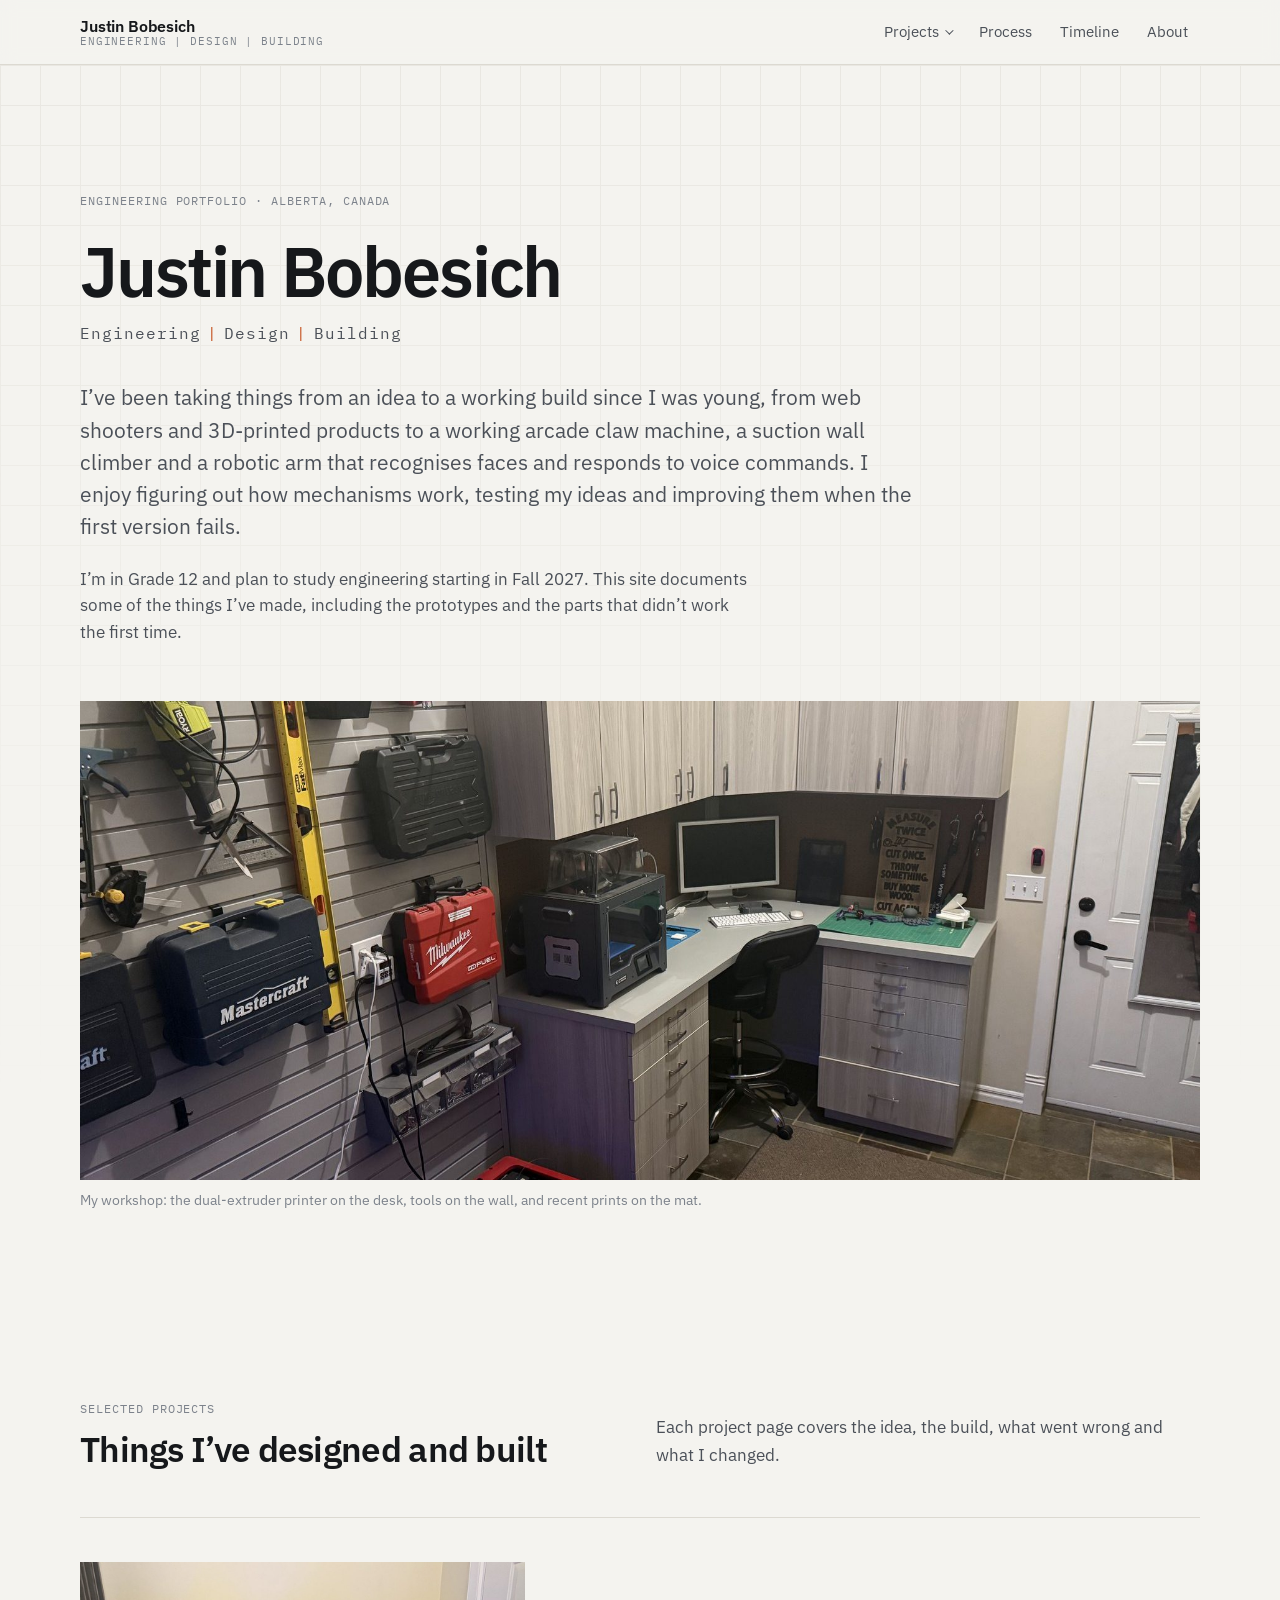
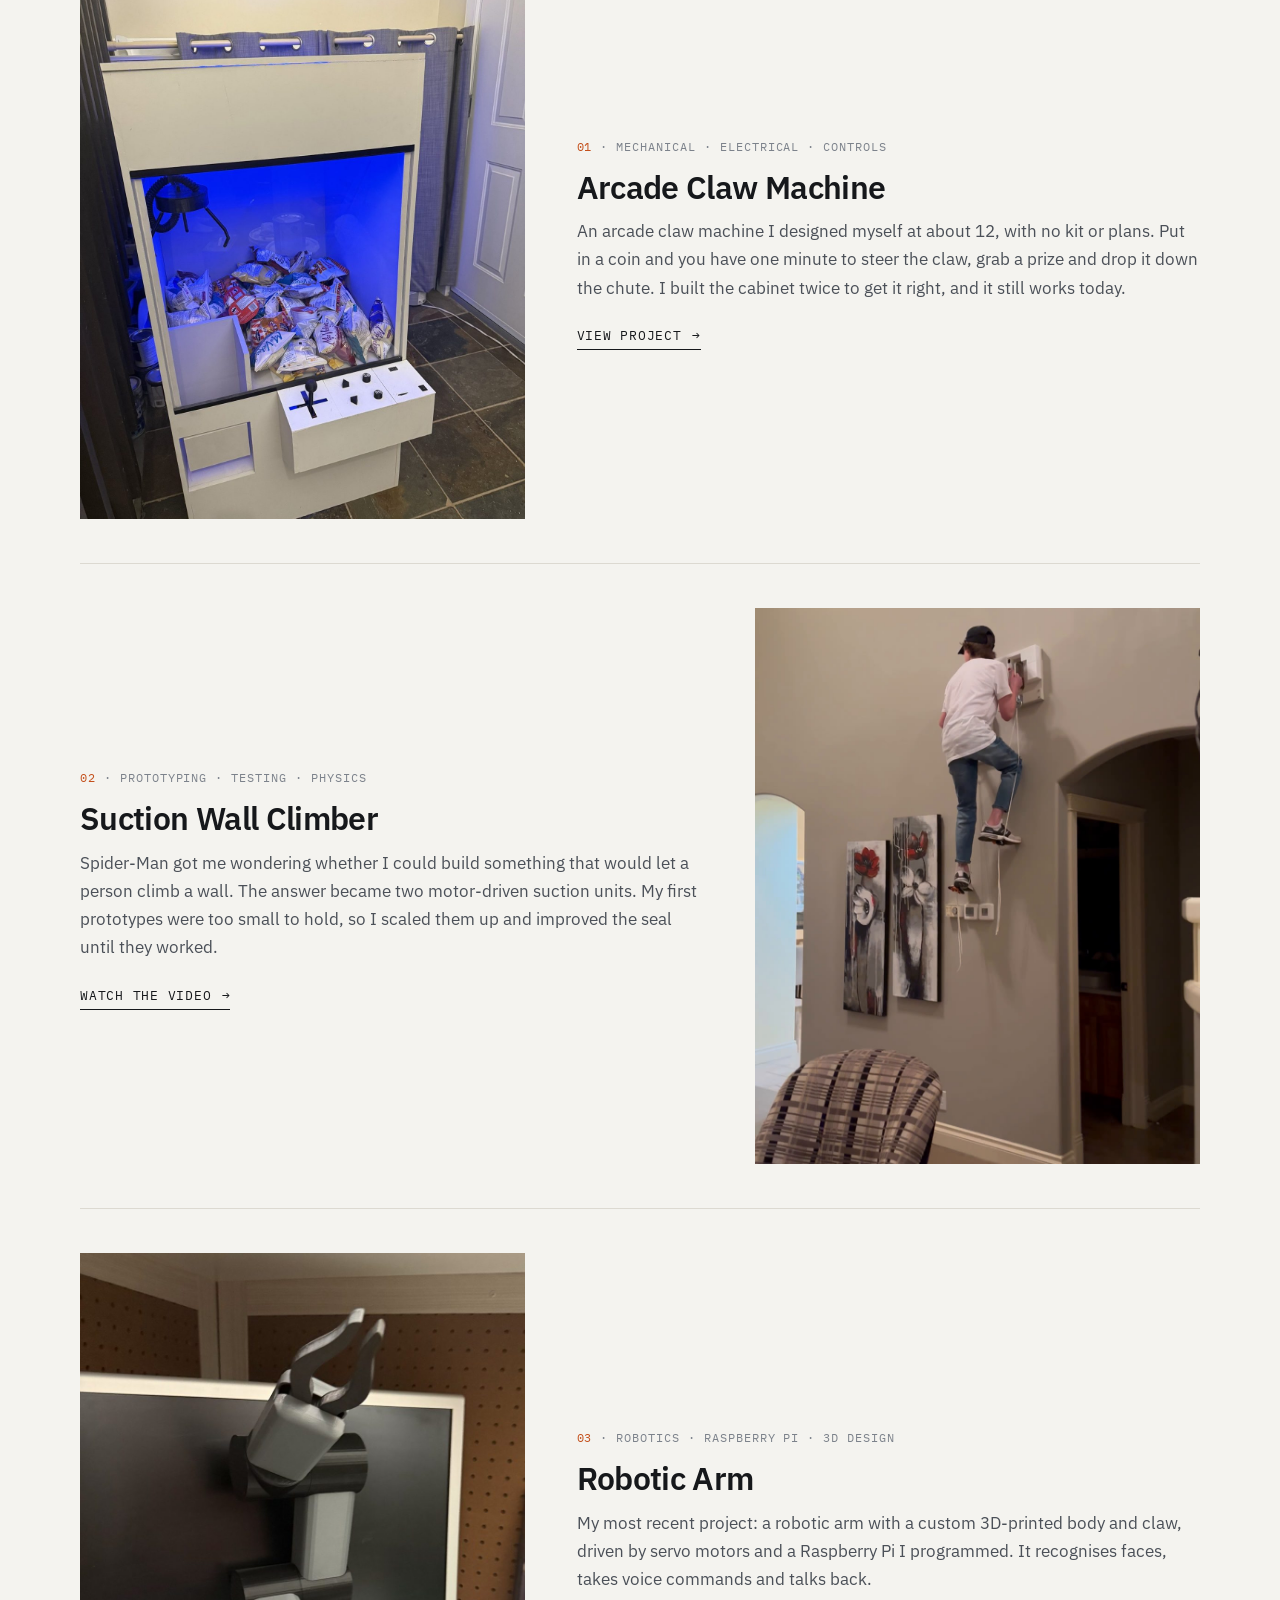
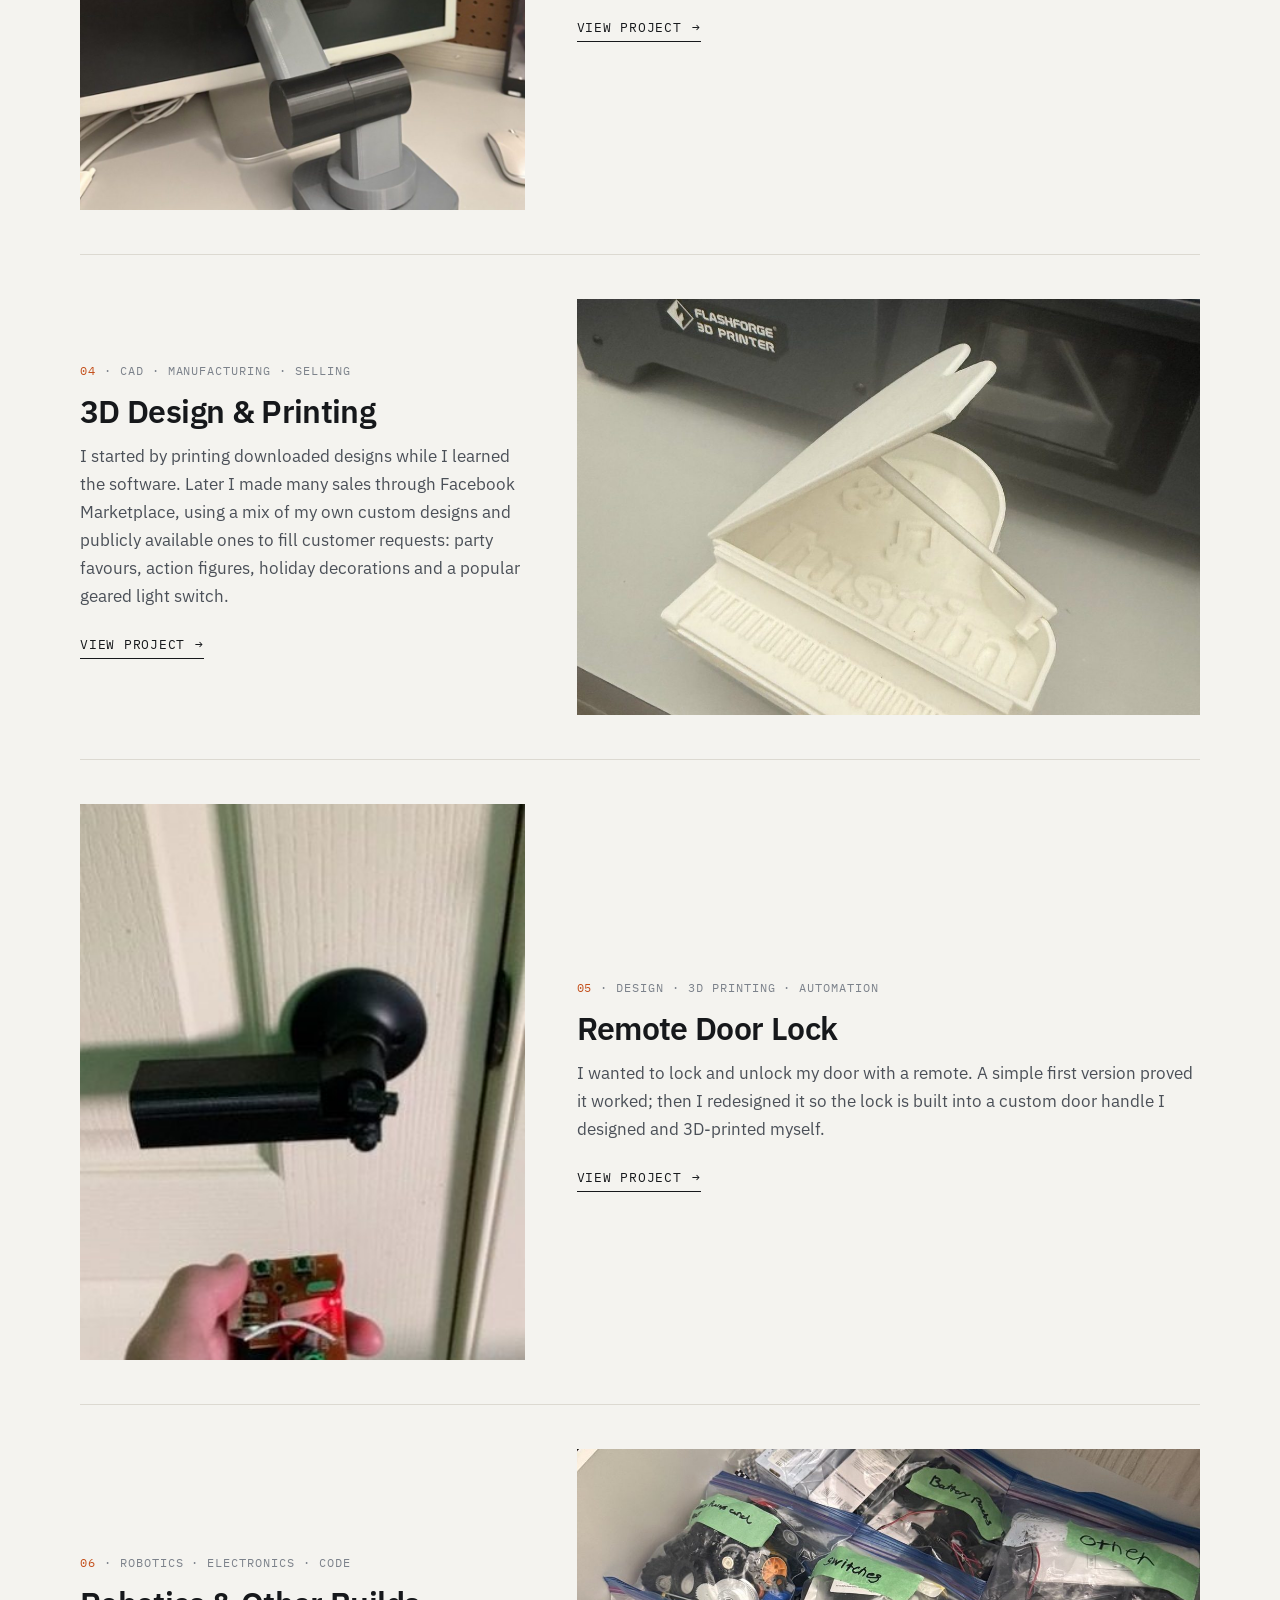
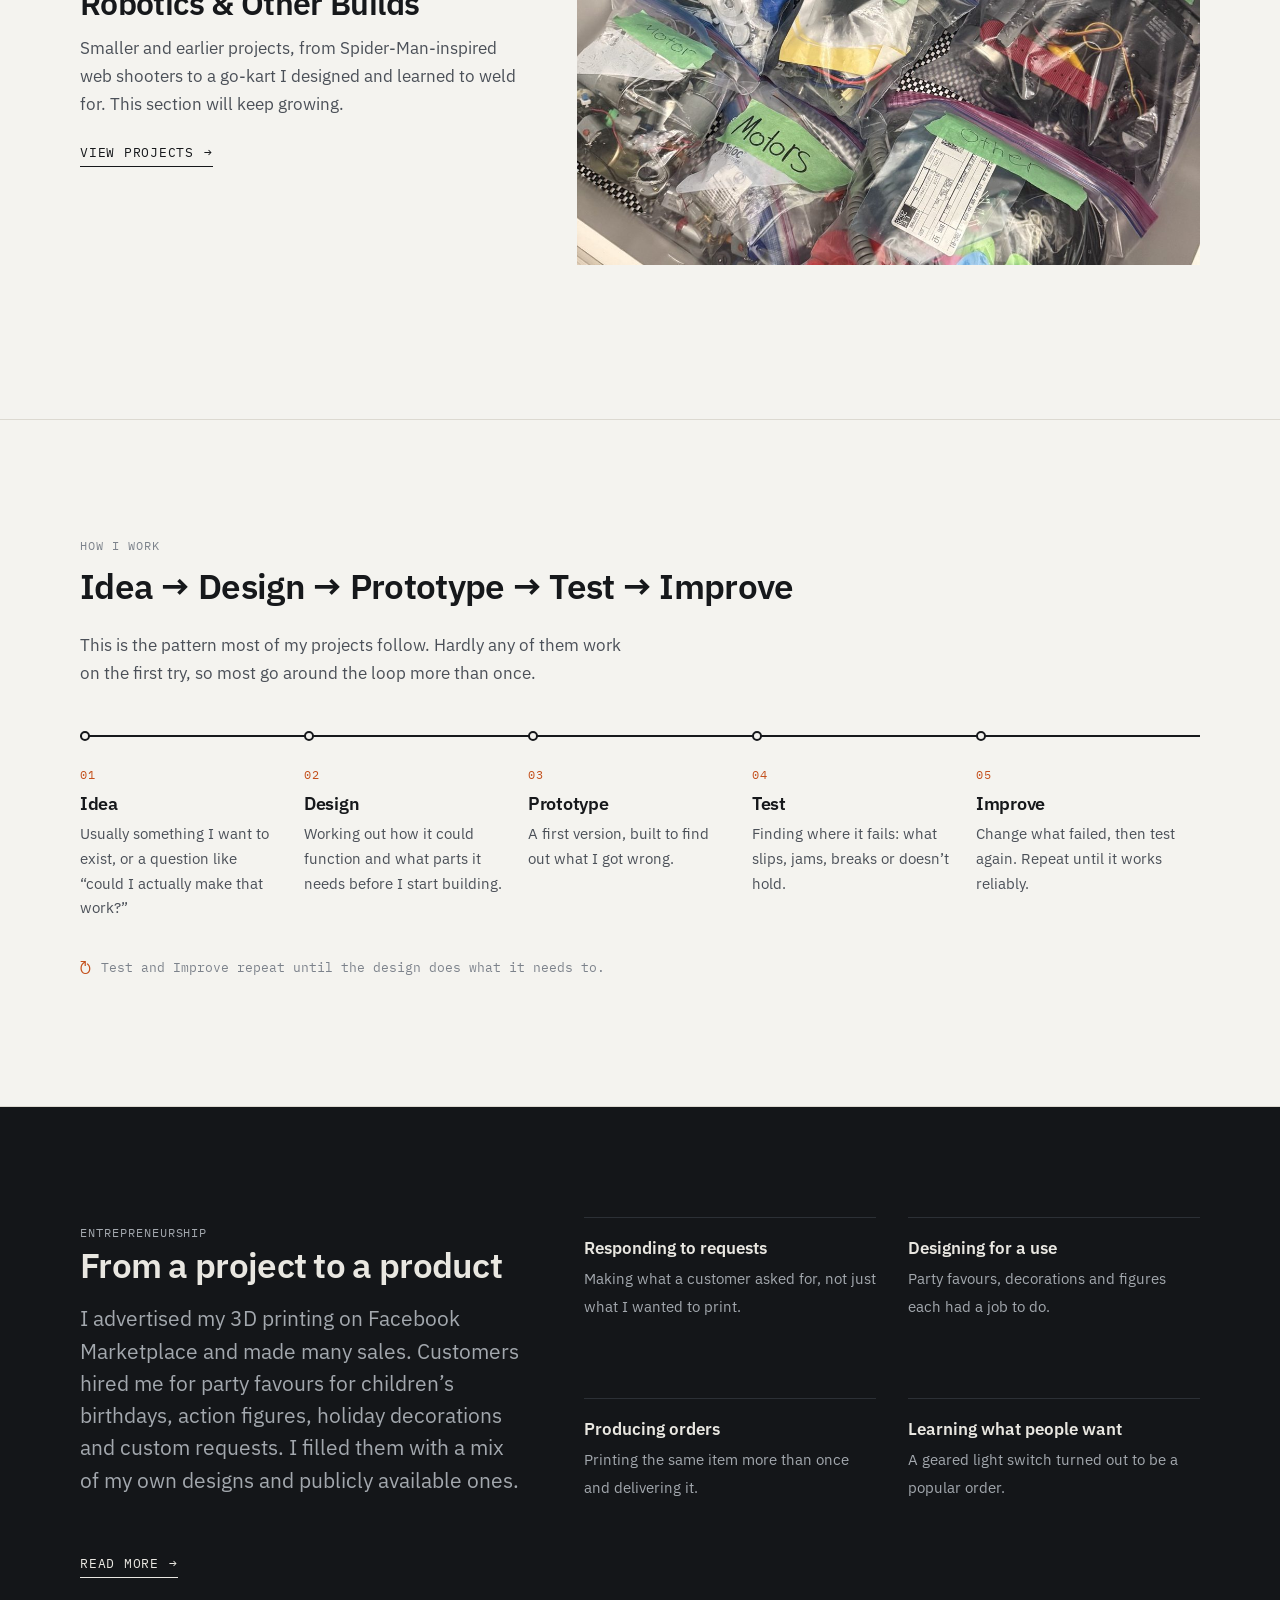
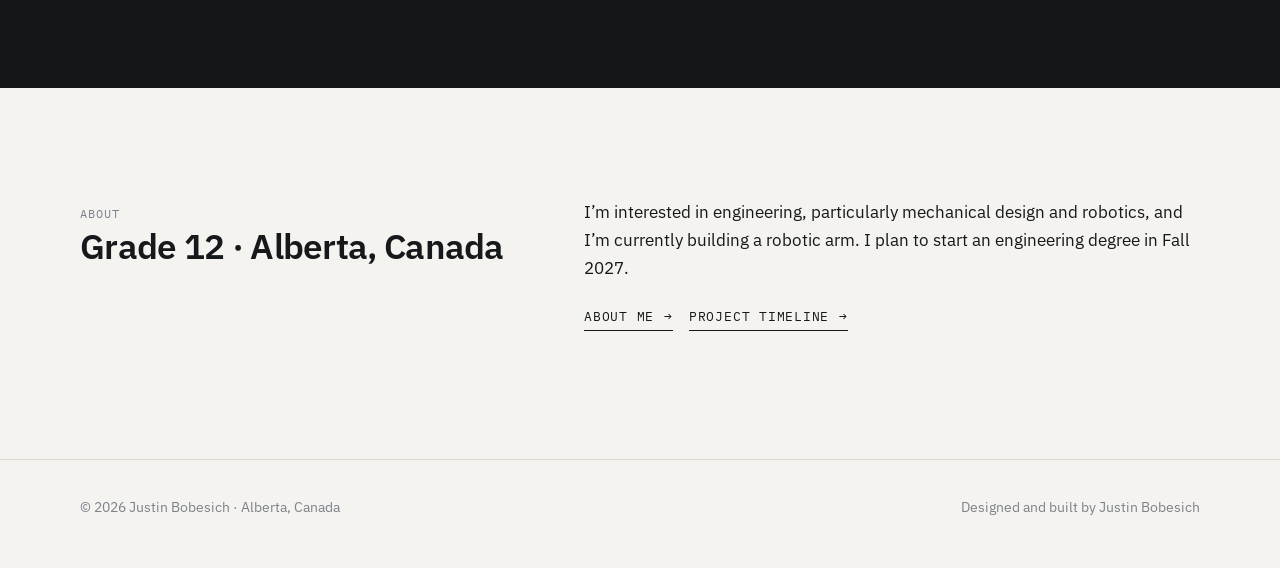
==== index.html @ 5735e51e "Publish portfolio website (pages and images)" ====
<!DOCTYPE html>

<html lang="en-CA">
<head>
<meta charset="utf-8"/>
<meta content="width=device-width, initial-scale=1" name="viewport"/>
<title>Justin Bobesich | Engineering &amp; Design Portfolio</title>
<meta content="Engineering and design projects by Justin Bobesich, including mechanical builds, robotics, 3D design and prototyping." name="description"/>


<meta content="Justin Bobesich | Engineering &amp; Design Portfolio" property="og:title"/>
<meta content="Engineering and design projects by Justin Bobesich, including mechanical builds, robotics, 3D design and prototyping." property="og:description"/>

<link href="https://fonts.googleapis.com" rel="preconnect"/>
<link crossorigin="" href="https://fonts.gstatic.com" rel="preconnect"/>
<link href="https://fonts.googleapis.com/css2?family=IBM+Plex+Mono:wght@400;500&amp;family=IBM+Plex+Sans:wght@400;500;600&amp;display=swap" rel="stylesheet"/>
<link href="assets/css/style.css" rel="stylesheet"/>
<link href="data:image/svg+xml,%3Csvg xmlns='http://www.w3.org/2000/svg' viewBox='0 0 32 32'%3E%3Crect width='32' height='32' fill='%2316181b'/%3E%3Ctext x='16' y='22' font-family='monospace' font-size='15' fill='%23f4f3ef' text-anchor='middle'%3EJB%3C/text%3E%3C/svg%3E" rel="icon"/>
</head>
<body data-page="home" data-root="">


<div id="site-header"></div>
<main id="main">

<section class="hero">
<div class="wrap">
<span class="label">Engineering portfolio · Alberta, Canada</span>
<h1>Justin Bobesich</h1>
<p class="subtitle">Engineering<i>|</i>Design<i>|</i>Building</p>
<p class="lead">I’ve been taking things from an idea to a working build since I was young, from web shooters and 3D-printed products to a working arcade claw machine, a suction wall climber and a robotic arm that recognises faces and responds to voice commands. I enjoy figuring out how mechanisms work, testing my ideas and improving them when the first version fails.</p>
<p class="lead" style="font-size:1.05rem">I’m in Grade 12 and plan to study engineering starting in Fall 2027. This site documents some of the things I’ve made, including the prototypes and the parts that didn’t work the first time.</p>
<div class="hero-media">

<figure><img alt="Justin's workshop: a desk with a dual-extruder 3D printer, a monitor, prints on a cutting mat, and power tools on a slat wall" height="771" src="assets/images/home/hero.jpg" width="1800"/><figcaption>My workshop: the dual-extruder printer on the desk, tools on the wall, and recent prints on the mat.</figcaption></figure>
</div>
</div>
</section>

<section class="section" id="projects">
<div class="wrap">
<div class="section-head">
<div>
<span class="label">Selected projects</span>
<h2>Things I’ve designed and built</h2>
</div>
<p>Each project page covers the idea, the build, what went wrong and what I changed.</p>
</div>

<article class="feature has-tall">
<a aria-label="Arcade Claw Machine" class="feature-media tall" href="projects/claw-machine.html">
<img alt="The finished claw machine with a glass front, blue lighting and snack prizes" loading="lazy" src="assets/images/claw-machine/cover.jpg"/>
</a>
<div>
<span class="label"><span class="num">01</span> · Mechanical · Electrical · Controls</span>
<h3>Arcade Claw Machine</h3>
<p>An arcade claw machine I designed myself at about 12, with no kit or plans. Put in a coin and you have one minute to steer the claw, grab a prize and drop it down the chute. I built the cabinet twice to get it right, and it still works today.</p>
<a class="more" href="projects/claw-machine.html">View project</a>
</div>
</article>
<article class="feature has-tall">
<a aria-label="Suction wall climber project" class="feature-media tall" href="projects/wall-climber.html">
<img alt="Justin seen from behind, high on an interior wall above the height of the nearby doorway, holding a suction unit with his feet in rope loops" height="1200" loading="lazy" src="assets/images/wall-climber/cover.jpg" width="960"/>
</a>
<div>
<span class="label"><span class="num">02</span> · Prototyping · Testing · Physics</span>
<h3>Suction Wall Climber</h3>
<p>Spider-Man got me wondering whether I could build something that would let a person climb a wall. The answer became two motor-driven suction units. My first prototypes were too small to hold, so I scaled them up and improved the seal until they worked.</p>
<a class="more" href="projects/wall-climber.html">Watch the video</a>
</div>
</article>
<article class="feature has-tall">
<a aria-label="Robotic Arm" class="feature-media tall" href="projects/robotic-arm.html">
<img alt="A grey and black 3D-printed robotic arm with a two-finger claw" loading="lazy" src="assets/images/robotic-arm/cover.jpg"/>
</a>
<div>
<span class="label"><span class="num">03</span> · Robotics · Raspberry Pi · 3D design</span>
<h3>Robotic Arm</h3>
<p>My most recent project: a robotic arm with a custom 3D-printed body and claw, driven by servo motors and a Raspberry Pi I programmed. It recognises faces, takes voice commands and talks back.</p>
<a class="more" href="projects/robotic-arm.html">View project</a>
</div>
</article>
<article class="feature">
<a aria-label="3D Design &amp; Printing" class="feature-media" href="projects/3d-printing.html">
<img alt="A white 3D-printed grand piano model" loading="lazy" src="assets/images/3d-printing/cover.jpg"/>
</a>
<div>
<span class="label"><span class="num">04</span> · CAD · Manufacturing · Selling</span>
<h3>3D Design &amp; Printing</h3>
<p>I started by printing downloaded designs while I learned the software. Later I made many sales through Facebook Marketplace, using a mix of my own custom designs and publicly available ones to fill customer requests: party favours, action figures, holiday decorations and a popular geared light switch.</p>
<a class="more" href="projects/3d-printing.html">View project</a>
</div>
</article>
<article class="feature has-tall">
<a aria-label="Remote Door Lock" class="feature-media tall" href="projects/door-lock.html">
<img alt="Justin’s custom 3D-printed door handle with its remote" loading="lazy" src="assets/images/door-lock/cover.jpg"/>
</a>
<div>
<span class="label"><span class="num">05</span> · Design · 3D printing · Automation</span>
<h3>Remote Door Lock</h3>
<p>I wanted to lock and unlock my door with a remote. A simple first version proved it worked; then I redesigned it so the lock is built into a custom door handle I designed and 3D-printed myself.</p>
<a class="more" href="projects/door-lock.html">View project</a>
</div>
</article>
<article class="feature">
<a aria-label="Robotics &amp; Other Builds" class="feature-media" href="projects/robotics.html">
<img alt="A drawer of labelled zip bags of motors, switches, battery packs, wheels and gears" loading="lazy" src="assets/images/robotics/parts-drawer.jpg"/>
</a>
<div>
<span class="label"><span class="num">06</span> · Robotics · Electronics · Code</span>
<h3>Robotics &amp; Other Builds</h3>
<p>Smaller and earlier projects, from Spider-Man-inspired web shooters to a go-kart I designed and learned to weld for. This section will keep growing.</p>
<a class="more" href="projects/robotics.html">View projects</a>
</div>
</article>
</div>
</section>

<section class="section" id="process">
<div class="wrap">
<div class="section-head">
<div>
<span class="label">How I work</span>
<h2>Idea → Design → Prototype → Test → Improve</h2>
</div>
<p>This is the pattern most of my projects follow. Hardly any of them work on the first try, so most go around the loop more than once.</p>
</div>

<div class="process">
<div class="step"><h3>Idea</h3><p>Usually something I want to exist, or a question like “could I actually make that work?”</p></div>
<div class="step"><h3>Design</h3><p>Working out how it could function and what parts it needs before I start building.</p></div>
<div class="step"><h3>Prototype</h3><p>A first version, built to find out what I got wrong.</p></div>
<div class="step"><h3>Test</h3><p>Finding where it fails: what slips, jams, breaks or doesn’t hold.</p></div>
<div class="step"><h3>Improve</h3><p>Change what failed, then test again. Repeat until it works reliably.</p></div>
</div>
<p class="loop-note">
<span aria-hidden="true" style="color:var(--accent);font-size:1.1rem">↻</span>
          Test and Improve repeat until the design does what it needs to.
        </p>
</div>
</section>

<section class="section band" id="entrepreneurship">
<div class="wrap split">
<div>
<span class="label">Entrepreneurship</span>
<h2>From a project to a product</h2>
<p class="lead">I advertised my 3D printing on Facebook Marketplace and made many sales. Customers hired me for party favours for children’s birthdays, action figures, holiday decorations and custom requests. I filled them with a mix of my own designs and publicly available ones.</p>
<br/>
<a class="more" href="projects/3d-printing.html#selling">Read more</a>
</div>
<ul class="lessons">
<li><strong>Responding to requests</strong><span>Making what a customer asked for, not just what I wanted to print.</span></li>
<li><strong>Designing for a use</strong><span>Party favours, decorations and figures each had a job to do.</span></li>
<li><strong>Producing orders</strong><span>Printing the same item more than once and delivering it.</span></li>
<li><strong>Learning what people want</strong><span>A geared light switch turned out to be a popular order.</span></li>
</ul>
</div>
</section>

<section class="section">
<div class="wrap split">
<div>
<span class="label">About</span>
<h2>Grade 12 · Alberta, Canada</h2>
</div>
<div>
<p>I’m interested in engineering, particularly mechanical design and robotics, and I’m currently building a robotic arm. I plan to start an engineering degree in Fall 2027.</p>
<p><a class="more" href="about.html">About me</a>    <a class="more" href="about.html#timeline">Project timeline</a></p>
</div>
</div>
</section>
</main>
<div id="site-footer"></div>
<script src="assets/js/main.js"></script>
</body>
</html>
---- assets/css/style.css ----
/* =========================================================
   Justin Bobesich — Engineering Portfolio
   Main stylesheet. Colours and fonts are set once in :root
   so the whole site can be re-themed from here.
   ========================================================= */

:root {
  /* Colour */
  --paper:      #f4f3ef;   /* page background (drafting-paper off-white) */
  --surface:    #ffffff;   /* cards, panels */
  --ink:        #16181b;   /* main text */
  --ink-2:      #4b5058;   /* secondary text */
  --ink-3:      #7c828b;   /* labels, captions */
  --line:       #dcd9d1;   /* hairlines */
  --line-2:     #c7c3b8;
  --accent:     #c4501c;   /* single accent: signal orange */
  --accent-ink: #9c3d12;
  --dark:       #141619;   /* dark bands */
  --dark-2:     #1e2125;
  --on-dark:    #e9e7e1;
  --on-dark-2:  #a3a8ae;

  /* Placeholder (to-do) colours */
  --todo-bg:    #fff3dc;
  --todo-line:  #e0a43a;
  --todo-ink:   #7a5210;

  /* Type */
  --sans: "IBM Plex Sans", system-ui, -apple-system, "Segoe UI", Roboto, sans-serif;
  --mono: "IBM Plex Mono", ui-monospace, SFMono-Regular, Menlo, Consolas, monospace;

  /* Layout */
  --max:    1200px;
  --gutter: clamp(16px, 4vw, 40px);
  --radius: 2px;
}

*, *::before, *::after { box-sizing: border-box; }
html { -webkit-text-size-adjust: 100%; scroll-behavior: smooth; }
@media (prefers-reduced-motion: reduce) { html { scroll-behavior: auto; } }

body {
  margin: 0;
  background: var(--paper);
  color: var(--ink);
  font-family: var(--sans);
  font-size: 17px;
  line-height: 1.65;
  -webkit-font-smoothing: antialiased;
  text-rendering: optimizeLegibility;
}

img, video, iframe, svg { display: block; max-width: 100%; }
img { height: auto; }
a { color: inherit; text-decoration-color: var(--line-2); text-underline-offset: 3px; }
a:hover { text-decoration-color: var(--accent); }
:focus-visible { outline: 2px solid var(--accent); outline-offset: 3px; }

h1, h2, h3, h4 { font-weight: 600; line-height: 1.15; letter-spacing: -0.015em; margin: 0 0 .5em; }
h1 { font-size: clamp(2.4rem, 6vw, 4.4rem); letter-spacing: -0.03em; }
h2 { font-size: clamp(1.6rem, 3vw, 2.2rem); letter-spacing: -0.02em; }
h3 { font-size: 1.2rem; }
p  { margin: 0 0 1.1em; }
.lead { font-size: clamp(1.1rem, 1.8vw, 1.3rem); line-height: 1.55; color: var(--ink-2); max-width: 40em; }

.wrap { max-width: var(--max); margin: 0 auto; padding: 0 var(--gutter); }
.section { padding: clamp(56px, 9vw, 110px) 0; }
.section + .section { border-top: 1px solid var(--line); }

/* Monospace label, used like annotation text on a drawing */
.label {
  font-family: var(--mono);
  font-size: .75rem;
  letter-spacing: .08em;
  text-transform: uppercase;
  color: var(--ink-3);
}
.label .num { color: var(--accent); }

.skip { position: absolute; left: -9999px; }
.skip:focus { left: 16px; top: 16px; background: var(--ink); color: #fff; padding: 8px 12px; z-index: 100; }

/* ---------------- Header / navigation ---------------- */
.site-header {
  position: sticky; top: 0; z-index: 50;
  background: color-mix(in srgb, var(--paper) 92%, transparent);
  backdrop-filter: blur(8px);
  border-bottom: 1px solid var(--line);
}
.site-header .wrap { display: flex; align-items: center; justify-content: space-between; height: 64px; gap: 24px; }
.brand { text-decoration: none; display: flex; flex-direction: column; line-height: 1.15; }
.brand strong { font-weight: 600; font-size: 1rem; letter-spacing: -0.01em; }
.brand span { font-family: var(--mono); font-size: .68rem; letter-spacing: .08em; text-transform: uppercase; color: var(--ink-3); }

.nav { display: flex; gap: 4px; align-items: center; }
.nav a {
  text-decoration: none; font-size: .92rem; color: var(--ink-2);
  padding: 8px 12px; border-radius: var(--radius);
}
.nav a:hover { color: var(--ink); background: rgba(0,0,0,.04); }
.nav a[aria-current="page"] { color: var(--ink); box-shadow: inset 0 -2px 0 var(--accent); }

/* Projects dropdown */
.nav .dd { position: relative; }
.nav .dd > button {
  font: inherit; font-size: .92rem; color: var(--ink-2); background: none; border: 0;
  padding: 8px 12px; cursor: pointer; display: flex; align-items: center; gap: 6px;
}
.nav .dd > button::after { content: ""; width: 6px; height: 6px; border-right: 1.5px solid currentColor; border-bottom: 1.5px solid currentColor; transform: rotate(45deg) translateY(-2px); }
.nav .dd > button[aria-current="page"] { color: var(--ink); box-shadow: inset 0 -2px 0 var(--accent); }
.nav .dd-menu {
  position: absolute; top: calc(100% + 6px); left: 0; min-width: 250px;
  background: var(--surface); border: 1px solid var(--line); padding: 6px;
  box-shadow: 0 12px 30px rgba(0,0,0,.08); display: none;
}
.nav .dd.open .dd-menu { display: block; }
.nav .dd-menu a { display: flex; gap: 12px; padding: 10px 12px; }
.nav .dd-menu a .label { min-width: 22px; }

.nav-toggle { display: none; background: none; border: 1px solid var(--line-2); padding: 8px 10px; cursor: pointer; font: inherit; font-family: var(--mono); font-size: .75rem; letter-spacing: .08em; text-transform: uppercase; color: var(--ink); }

@media (max-width: 820px) {
  .nav-toggle { display: block; }
  .nav {
    display: none; position: absolute; top: 64px; left: 0; right: 0;
    flex-direction: column; align-items: stretch; gap: 0;
    background: var(--paper); border-bottom: 1px solid var(--line); padding: 8px var(--gutter) 16px;
  }
  .nav.open { display: flex; }
  .nav a, .nav .dd > button { padding: 12px 0; border-bottom: 1px solid var(--line); width: 100%; text-align: left; }
  .nav a[aria-current="page"], .nav .dd > button[aria-current="page"] { box-shadow: none; color: var(--accent-ink); }
  .nav .dd > button::after { display: none; }
  .nav .dd-menu { position: static; display: block; border: 0; box-shadow: none; padding: 0 0 0 12px; background: none; }
  .nav .dd-menu a { border-bottom: 1px solid var(--line); }
}

/* ---------------- Hero (home) ---------------- */
.hero { padding: clamp(56px, 10vw, 120px) 0 clamp(40px, 6vw, 72px); position: relative; }
.hero::before { /* faint drafting grid behind hero text only */
  content: ""; position: absolute; inset: 0; z-index: -1; pointer-events: none;
  background-image:
    linear-gradient(var(--line) 1px, transparent 1px),
    linear-gradient(90deg, var(--line) 1px, transparent 1px);
  background-size: 40px 40px;
  opacity: .45;
  -webkit-mask-image: linear-gradient(to bottom, #000 0%, transparent 85%);
          mask-image: linear-gradient(to bottom, #000 0%, transparent 85%);
}
.hero h1 { margin: 18px 0 8px; }
.hero .subtitle { font-family: var(--mono); font-size: clamp(.85rem, 1.4vw, 1rem); letter-spacing: .06em; color: var(--ink-2); margin-bottom: 36px; }
.hero .subtitle i { font-style: normal; color: var(--accent); padding: 0 .4em; }
.hero-media { margin-top: clamp(32px, 5vw, 56px); }

/* ---------------- Featured projects (home) ---------------- */
.section-head { display: flex; justify-content: space-between; align-items: end; gap: 24px; margin-bottom: clamp(28px, 4vw, 48px); flex-wrap: wrap; }
.section-head h2 { margin: 8px 0 0; }
.section-head p { margin: 0; color: var(--ink-2); max-width: 32em; }

.feature {
  display: grid; grid-template-columns: 7fr 5fr; gap: clamp(20px, 4vw, 56px);
  align-items: center; padding: clamp(28px, 4vw, 44px) 0; border-top: 1px solid var(--line);
}
.feature:nth-of-type(even) { grid-template-columns: 5fr 7fr; }
.feature:nth-of-type(even) .feature-media { order: 2; }
.feature-media { display: block; overflow: hidden; background: var(--line); }
.feature-media img { width: 100%; aspect-ratio: 3/2; object-fit: cover; transition: transform .6s ease; }
.feature-media:hover img { transform: scale(1.02); }
.feature h3 { font-size: clamp(1.5rem, 2.6vw, 2rem); letter-spacing: -0.02em; margin: 10px 0 12px; }
.feature p { color: var(--ink-2); }
.more {
  font-family: var(--mono); font-size: .8rem; letter-spacing: .06em; text-transform: uppercase;
  text-decoration: none; color: var(--ink); display: inline-flex; align-items: center; gap: 10px;
  border-bottom: 1px solid var(--ink); padding-bottom: 3px;
}
.more::after { content: "→"; transition: transform .2s; }
.more:hover { color: var(--accent-ink); border-color: var(--accent); }
.more:hover::after { transform: translateX(3px); }
@media (max-width: 820px) {
  .feature, .feature:nth-of-type(even) { grid-template-columns: 1fr; }
  .feature:nth-of-type(even) .feature-media { order: 0; }
}

/* ---------------- Process diagram ---------------- */
.process { display: grid; grid-template-columns: repeat(5, 1fr); gap: 0; counter-reset: step; position: relative; margin-top: 8px; }
.step { padding: 22px 20px 4px 0; position: relative; border-top: 2px solid var(--ink); }
.step::before {
  counter-increment: step; content: "0" counter(step);
  font-family: var(--mono); font-size: .75rem; color: var(--accent); letter-spacing: .08em;
}
.step::after { /* node marker on the line */
  content: ""; position: absolute; top: -6px; left: 0; width: 10px; height: 10px;
  background: var(--paper); border: 2px solid var(--ink); border-radius: 50%;
}
.step h3 { margin: 6px 0 8px; font-size: 1.15rem; }
.step p { font-size: .94rem; color: var(--ink-2); margin: 0; }
.loop-note { margin-top: 28px; font-family: var(--mono); font-size: .8rem; color: var(--ink-3); display: flex; align-items: center; gap: 10px; }
.loop-note svg { flex: none; }
@media (max-width: 900px) {
  .process { grid-template-columns: 1fr; }
  .step { border-top: 0; border-left: 2px solid var(--ink); padding: 0 0 26px 24px; }
  .step::after { top: 4px; left: -6px; }
}

/* ---------------- Dark band ---------------- */
.band { background: var(--dark); color: var(--on-dark); }
.band .label { color: var(--on-dark-2); }
.band p, .band .lead { color: var(--on-dark-2); }
.band a { text-decoration-color: #555; }
.band .more { color: var(--on-dark); border-color: var(--on-dark); }
.band + .section { border-top: 0; }

.split { display: grid; grid-template-columns: 5fr 7fr; gap: clamp(28px, 5vw, 72px); }
@media (max-width: 820px) { .split { grid-template-columns: 1fr; } }

.lessons { list-style: none; margin: 0; padding: 0; display: grid; grid-template-columns: 1fr 1fr; gap: 0 32px; }
.lessons li { padding: 16px 0; border-top: 1px solid var(--line); }
.band .lessons li { border-color: #2c3036; }
.lessons strong { display: block; font-weight: 600; margin-bottom: 2px; }
.lessons span { color: var(--ink-2); font-size: .95rem; }
.band .lessons span { color: var(--on-dark-2); }
@media (max-width: 640px) { .lessons { grid-template-columns: 1fr; } }

/* ---------------- Timeline ---------------- */
.timeline { list-style: none; margin: 0; padding: 0; }
.timeline li {
  display: grid; grid-template-columns: 140px 1fr 1.3fr; gap: 24px;
  padding: 20px 0; border-top: 1px solid var(--line); align-items: baseline;
}
.timeline li:last-child { border-bottom: 1px solid var(--line); }
.timeline .when { font-family: var(--mono); font-size: .85rem; color: var(--accent-ink); }
.timeline .what { font-weight: 600; }
.timeline .learned { color: var(--ink-2); font-size: .95rem; }
.timeline-head { font-family: var(--mono); font-size: .7rem; letter-spacing: .08em; text-transform: uppercase; color: var(--ink-3); border-top: 0 !important; padding-bottom: 8px !important; }
@media (max-width: 720px) {
  .timeline li { grid-template-columns: 1fr; gap: 4px; }
  .timeline-head { display: none !important; }
}

/* ---------------- Skills ---------------- */
.skills { display: grid; grid-template-columns: repeat(3, 1fr); gap: 20px; }
.skill-group { background: var(--surface); border: 1px solid var(--line); padding: 24px; }
.skill-group h3 { font-size: 1rem; margin-bottom: 14px; }
.skill-group ul { list-style: none; margin: 0; padding: 0; }
.skill-group li { padding: 8px 0; border-top: 1px solid var(--line); font-size: .95rem; display: flex; justify-content: space-between; gap: 12px; }
.skill-group li small { font-family: var(--mono); font-size: .7rem; color: var(--ink-3); white-space: nowrap; text-align: right; }
@media (max-width: 520px) { .skill-group li { flex-direction: column; gap: 2px; } .skill-group li small { white-space: normal; text-align: left; } }
@media (max-width: 900px) { .skills { grid-template-columns: 1fr; } }

/* ---------------- Project page ---------------- */
.crumbs { font-family: var(--mono); font-size: .75rem; letter-spacing: .06em; text-transform: uppercase; color: var(--ink-3); }
.crumbs a { text-decoration: none; }
.crumbs a:hover { color: var(--ink); }

.project-head { padding: clamp(40px, 7vw, 88px) 0 clamp(28px, 4vw, 44px); }
.project-head h1 { font-size: clamp(2.2rem, 5vw, 3.6rem); margin: 16px 0 14px; }

/* Title block — styled after the corner block of an engineering drawing */
.titleblock {
  display: grid; grid-template-columns: repeat(4, 1fr);
  border: 1px solid var(--ink); background: var(--surface); margin-top: 32px;
}
.titleblock div { padding: 12px 16px; border-right: 1px solid var(--line-2); }
.titleblock div:last-child { border-right: 0; }
.titleblock dt { font-family: var(--mono); font-size: .68rem; letter-spacing: .08em; text-transform: uppercase; color: var(--ink-3); margin-bottom: 4px; }
.titleblock dd { margin: 0; font-size: .95rem; font-weight: 500; }
@media (max-width: 720px) {
  .titleblock { grid-template-columns: 1fr 1fr; }
  .titleblock div { border-bottom: 1px solid var(--line-2); }
  .titleblock div:nth-child(2n) { border-right: 0; }
}

.project-body { display: grid; grid-template-columns: 200px 1fr; gap: clamp(28px, 5vw, 72px); padding-bottom: clamp(56px, 8vw, 100px); }
.toc { position: sticky; top: 88px; align-self: start; font-size: .88rem; }
.toc ol { list-style: none; margin: 12px 0 0; padding: 0; counter-reset: toc; }
.toc li { counter-increment: toc; }
.toc a { display: flex; gap: 10px; padding: 6px 0; text-decoration: none; color: var(--ink-2); border-left: 2px solid transparent; padding-left: 10px; margin-left: -12px; }
.toc a::before { content: counter(toc, decimal-leading-zero); font-family: var(--mono); font-size: .72rem; color: var(--ink-3); padding-top: 2px; }
.toc a:hover, .toc a.active { color: var(--ink); border-left-color: var(--accent); }
@media (max-width: 900px) { .project-body { grid-template-columns: 1fr; } .toc { display: none; } }

.chapter { padding: 40px 0; border-top: 1px solid var(--line); scroll-margin-top: 80px; }
.chapter:first-child { border-top: 0; padding-top: 8px; }
.chapter > .label { display: block; margin-bottom: 8px; }
.chapter h2 { font-size: clamp(1.4rem, 2.4vw, 1.8rem); }
.prose { max-width: 42em; }
.prose ul { padding-left: 1.2em; }
.prose li { margin-bottom: .4em; }

.next-project { display: flex; justify-content: space-between; gap: 24px; border-top: 1px solid var(--ink); padding: 28px 0; }
.next-project a { text-decoration: none; }
.next-project .t { display: block; font-size: 1.3rem; font-weight: 600; letter-spacing: -0.015em; }
.next-project .r { text-align: right; }

/* ---------------- Media: figures, galleries, video ---------------- */
figure { margin: 0; }
figcaption { font-size: .85rem; color: var(--ink-3); padding-top: 10px; line-height: 1.5; }
figcaption b { font-family: var(--mono); font-weight: 500; font-size: .72rem; letter-spacing: .06em; color: var(--ink-2); text-transform: uppercase; margin-right: 6px; }

.media-wide { margin: 28px 0; }
.media-wide img { width: 100%; }

.gallery { display: grid; grid-template-columns: repeat(auto-fill, minmax(240px, 1fr)); gap: 16px; margin: 24px 0; }
.gallery figure img { width: 100%; aspect-ratio: 4/3; object-fit: cover; cursor: zoom-in; background: var(--line); }
.gallery.two { grid-template-columns: 1fr 1fr; }
@media (max-width: 560px) { .gallery.two { grid-template-columns: 1fr; } }

/* Stages strip: concept → construction → testing → finished → operating */
.stages { display: grid; grid-template-columns: repeat(5, 1fr); gap: 12px; margin: 24px 0; }
.stages figure img { aspect-ratio: 1/1; object-fit: cover; width: 100%; cursor: zoom-in; }
@media (max-width: 820px) { .stages { grid-template-columns: repeat(2, 1fr); } }

.video { position: relative; aspect-ratio: 16/9; background: #000; }
.video iframe, .video video { position: absolute; inset: 0; width: 100%; height: 100%; border: 0; }
.video-vertical { aspect-ratio: 9/16; max-width: 380px; }

/* ---------------- Physics diagram ---------------- */
.physics { background: var(--surface); border: 1px solid var(--line); padding: clamp(20px, 3vw, 32px); margin: 24px 0; display: grid; grid-template-columns: 1fr 1fr; gap: 32px; align-items: center; }
.physics svg { width: 100%; height: auto; }
.physics .eq { font-family: var(--mono); font-size: 1rem; background: var(--paper); padding: 12px 14px; border-left: 3px solid var(--accent); margin: 10px 0 14px; }
.physics dl { display: grid; grid-template-columns: auto 1fr; gap: 4px 14px; font-size: .9rem; margin: 0 0 12px; }
.physics dt { font-family: var(--mono); color: var(--accent-ink); }
.physics dd { margin: 0; color: var(--ink-2); }
@media (max-width: 820px) { .physics { grid-template-columns: 1fr; } }

/* ---------------- 3D print catalogue cards ---------------- */
.prints { display: grid; grid-template-columns: repeat(auto-fill, minmax(280px, 1fr)); gap: 20px; margin: 24px 0; }
.print { background: var(--surface); border: 1px solid var(--line); display: flex; flex-direction: column; }
.print img { width: 100%; aspect-ratio: 1/1; object-fit: cover; cursor: zoom-in; }
.print .ph { aspect-ratio: 1/1; min-height: 0; }
.print-body { padding: 16px 18px 18px; }
.print-body h3 { font-size: 1.05rem; margin-bottom: 10px; }
.print dl { margin: 0; font-size: .85rem; display: grid; grid-template-columns: 110px 1fr; gap: 6px 10px; }
.print dt { font-family: var(--mono); font-size: .68rem; letter-spacing: .06em; text-transform: uppercase; color: var(--ink-3); padding-top: 2px; }
.print dd { margin: 0; color: var(--ink-2); }
.tag { display: inline-block; font-family: var(--mono); font-size: .68rem; letter-spacing: .06em; text-transform: uppercase; padding: 2px 7px; border: 1px solid var(--line-2); color: var(--ink-2); }
.tag.sold { border-color: var(--accent); color: var(--accent-ink); }

/* Robotics module list */
.modules { display: grid; grid-template-columns: repeat(auto-fill, minmax(260px, 1fr)); gap: 16px; margin: 24px 0; }
.module { border: 1px solid var(--line); background: var(--surface); padding: 20px; }
.module h3 { font-size: 1rem; margin: 6px 0 8px; }
.module p { font-size: .92rem; color: var(--ink-2); margin: 0; }

/* ---------------- About ---------------- */
.about-grid { display: grid; grid-template-columns: 5fr 7fr; gap: clamp(28px, 5vw, 72px); align-items: start; }
.about-grid .portrait img, .about-grid .portrait .ph { aspect-ratio: 4/5; width: 100%; object-fit: cover; }
.facts { list-style: none; padding: 0; margin: 24px 0; border-top: 1px solid var(--ink); }
.facts li { display: grid; grid-template-columns: 150px 1fr; gap: 16px; padding: 12px 0; border-bottom: 1px solid var(--line); font-size: .95rem; }
.facts li span:first-child { font-family: var(--mono); font-size: .72rem; letter-spacing: .08em; text-transform: uppercase; color: var(--ink-3); padding-top: 3px; }
@media (max-width: 820px) { .about-grid { grid-template-columns: 1fr; } }
@media (max-width: 480px) { .facts li { grid-template-columns: 1fr; gap: 2px; } }

/* ---------------- Footer ---------------- */
.site-footer { border-top: 1px solid var(--line); padding: 36px 0 48px; font-size: .88rem; color: var(--ink-3); }
.site-footer .wrap { display: flex; justify-content: space-between; gap: 24px; flex-wrap: wrap; }
.site-footer a { color: var(--ink-2); }

/* ---------------- Lightbox ---------------- */
.lightbox { position: fixed; inset: 0; z-index: 200; background: rgba(12,13,15,.94); display: none; align-items: center; justify-content: center; padding: 24px; flex-direction: column; }
.lightbox.open { display: flex; }
.lightbox img { max-height: 82vh; max-width: 100%; width: auto; object-fit: contain; }
.lightbox p { color: var(--on-dark-2); font-size: .9rem; max-width: 60em; text-align: center; margin: 14px 0 0; }
.lightbox button { position: absolute; top: 16px; right: 16px; background: none; border: 1px solid #555; color: #eee; font-family: var(--mono); font-size: .75rem; letter-spacing: .08em; padding: 8px 12px; cursor: pointer; }

/* =========================================================
   PLACEHOLDERS — everything below marks unfinished content.
   Search the HTML for  class="ph"  and  class="todo"
   to find every spot that still needs a photo or real info.
   ========================================================= */

/* Photo / video placeholder: hatched like a section cut on a drawing */
.ph {
  position: relative; width: 100%; aspect-ratio: 3/2; min-height: 160px;
  display: flex; align-items: center; justify-content: center; text-align: center;
  background-color: #ebe8e0;
  background-image: repeating-linear-gradient(135deg, transparent 0 11px, rgba(0,0,0,.06) 11px 12px);
  border: 1px dashed var(--line-2);
  color: var(--ink-2); padding: 20px;
}
.ph span { font-family: var(--mono); font-size: .75rem; letter-spacing: .04em; line-height: 1.5; background: var(--paper); padding: 8px 12px; border: 1px solid var(--line-2); max-width: 90%; }
.ph span::before { content: attr(data-kind); display: block; color: var(--accent); font-weight: 500; letter-spacing: .1em; }
.ph.video-ph { aspect-ratio: 16/9; background-color: #1f2226; border-color: #3a3f45; }
.ph.video-ph span { background: #16181b; color: var(--on-dark-2); border-color: #3a3f45; }
.ph.square { aspect-ratio: 1/1; }
.ph.tall { aspect-ratio: 4/5; }
.ph.wide { aspect-ratio: 21/9; }
.feature-media .ph { aspect-ratio: 3/2; border: 0; }

/* Text placeholder: information we still need from Justin */
.todo {
  background: var(--todo-bg); color: var(--todo-ink);
  border: 1px dashed var(--todo-line); padding: 1px 6px; border-radius: 2px;
  font-size: .92em;
}
p.todo, div.todo, li.todo { display: block; padding: 10px 14px; margin: 0 0 1em; }
.todo::before { content: "NEEDS INFO · "; font-family: var(--mono); font-size: .72em; letter-spacing: .08em; font-weight: 500; }
.band .todo { background: #2b2415; color: #f0cf8e; border-color: #7a5a1f; }

/* Draft marker for sections whose wording Justin should approve */
.draft-note {
  display: inline-block; font-family: var(--mono); font-size: .68rem; letter-spacing: .08em;
  text-transform: uppercase; color: var(--todo-ink); background: var(--todo-bg);
  border: 1px dashed var(--todo-line); padding: 2px 8px; margin-bottom: 12px;
}

/* Uncertain age or date: Justin to verify before launch (remove the class once checked) */
.verify { border-bottom: 1.5px dotted var(--todo-line); background: var(--todo-bg); padding: 0 2px; }
.verify::after { content: "verify"; font-family: var(--mono); font-size: .58em; letter-spacing: .08em; text-transform: uppercase; color: var(--todo-ink); vertical-align: super; margin-left: 3px; }

/* Parts evidence: photo + order / photo only / order only */
.seen.both { color: #2f7a3b; font-weight: 500; }
.seen.maybe { color: #9a6a12; white-space: normal; display: inline-block; min-width: 9em; }

/* Draft ribbon shown on every page until launch (remove the element in each page to hide) */
.draft-banner { background: var(--todo-bg); border-bottom: 1px solid var(--todo-line); color: var(--todo-ink); font-size: .82rem; text-align: center; padding: 6px var(--gutter); font-family: var(--mono); letter-spacing: .03em; }

@media print {
  .site-header, .toc, .draft-banner, .nav-toggle { display: none !important; }
  body { background: #fff; }
}

/* ---------------- Vertical video beside notes (project pages) ---------------- */
.video-feature { display: grid; grid-template-columns: minmax(0, 400px) 1fr; gap: clamp(28px, 5vw, 72px); align-items: center; }
.video-feature .video-vertical { max-width: none; width: 100%; }
.video-feature h2 { margin-top: 8px; }
.video-notes p { color: var(--ink-2); }
.watch { list-style: none; padding: 0; margin: 20px 0; border-top: 1px solid var(--line); }
.watch li { padding: 12px 0; border-bottom: 1px solid var(--line); font-size: .95rem; display: grid; grid-template-columns: 120px 1fr; gap: 12px; }
.watch li .label { padding-top: 3px; color: var(--accent-ink); }
@media (max-width: 820px) {
  .video-feature { grid-template-columns: 1fr; }
  .video-feature figure { max-width: 420px; margin: 0 auto; width: 100%; }
}

/* Home: project cover that is a portrait (vertical) photo */
.feature.has-tall { grid-template-columns: 5fr 7fr; }
.feature.has-tall:nth-of-type(even) { grid-template-columns: 7fr 5fr; }
.feature-media.tall img { aspect-ratio: 4/5; }
@media (max-width: 820px) {
  .feature.has-tall, .feature.has-tall:nth-of-type(even) { grid-template-columns: 1fr; }
  .feature-media.tall img { aspect-ratio: 1/1; object-position: center 20%; }
}
.video-feature.compact { grid-template-columns: minmax(0, 300px) 1fr; align-items: start; margin: 24px 0; }
@media (max-width: 820px) { .video-feature.compact { grid-template-columns: 1fr; } }

/* ---------------- Parts table ---------------- */
.parts-wrap { overflow-x: auto; margin: 20px 0; border: 1px solid var(--line); background: var(--surface); }
.parts { width: 100%; border-collapse: collapse; font-size: .9rem; min-width: 560px; }
.parts th { text-align: left; font-family: var(--mono); font-size: .68rem; letter-spacing: .08em; text-transform: uppercase; color: var(--ink-3); font-weight: 500; padding: 10px 14px; border-bottom: 1px solid var(--ink); background: var(--paper); }
.parts td { padding: 10px 14px; border-bottom: 1px solid var(--line); vertical-align: top; color: var(--ink-2); }
.parts td:first-child { color: var(--ink); font-weight: 500; white-space: nowrap; }
.parts tr:last-child td { border-bottom: 0; }
.seen { font-family: var(--mono); font-size: .68rem; letter-spacing: .06em; text-transform: uppercase; white-space: nowrap; }
.seen.yes { color: #2f7a3b; } .seen.no { color: var(--ink-3); }
.source-note { font-size: .82rem; color: var(--ink-3); margin-top: 8px; }

/* Version blocks (v1 → v2 …) */
.versions { display: grid; grid-template-columns: repeat(auto-fit, minmax(220px, 1fr)); gap: 16px; margin: 24px 0; }
.version { border-top: 2px solid var(--ink); padding-top: 12px; }
.version .label { display: block; margin-bottom: 4px; color: var(--accent-ink); }
.version h3 { font-size: 1.05rem; margin: 0 0 6px; }
.version p { font-size: .92rem; color: var(--ink-2); margin: 0; }

/* Signal-flow diagram (plain HTML boxes) */
.flow { display: flex; flex-wrap: wrap; align-items: stretch; gap: 0; margin: 24px 0; }
.flow .node { flex: 1 1 140px; background: var(--surface); border: 1px solid var(--ink); padding: 12px 14px; font-size: .88rem; }
.flow .node b { display: block; font-family: var(--mono); font-size: .68rem; letter-spacing: .08em; text-transform: uppercase; color: var(--accent-ink); font-weight: 500; margin-bottom: 4px; }
.flow .arrow { flex: 0 0 28px; display: flex; align-items: center; justify-content: center; color: var(--accent); font-size: 1.2rem; }
@media (max-width: 720px) { .flow { flex-direction: column; } .flow .arrow { transform: rotate(90deg); height: 28px; } }
.project-body > *, .video-feature > *, .split > *, .about-grid > * { min-width: 0; }

/* Draft review mode (see main.js) */
/* Questions, draft notes, draft-only rows and the parts "source" column are hidden unless the
   "Show open questions" button adds .show-q, so the pages read as final even without main.js. */
html:not(.show-q) .todo, html:not(.show-q) .draft-note, html:not(.show-q) .q-only, html:not(.show-q) .parts .src { display: none !important; }
.show-q .parts .src { background: var(--todo-bg); }
.q-toggle { font: inherit; font-size: .78rem; margin-left: 10px; padding: 2px 10px; border: 1px solid var(--todo-line); background: transparent; color: var(--todo-ink); cursor: pointer; border-radius: 2px; }
.q-toggle:hover { background: #fff; }
html:not(.show-q) .feature:has(> .feature-media.q-only) { grid-template-columns: 1fr; }

.feature.no-media { grid-template-columns: 1fr; }
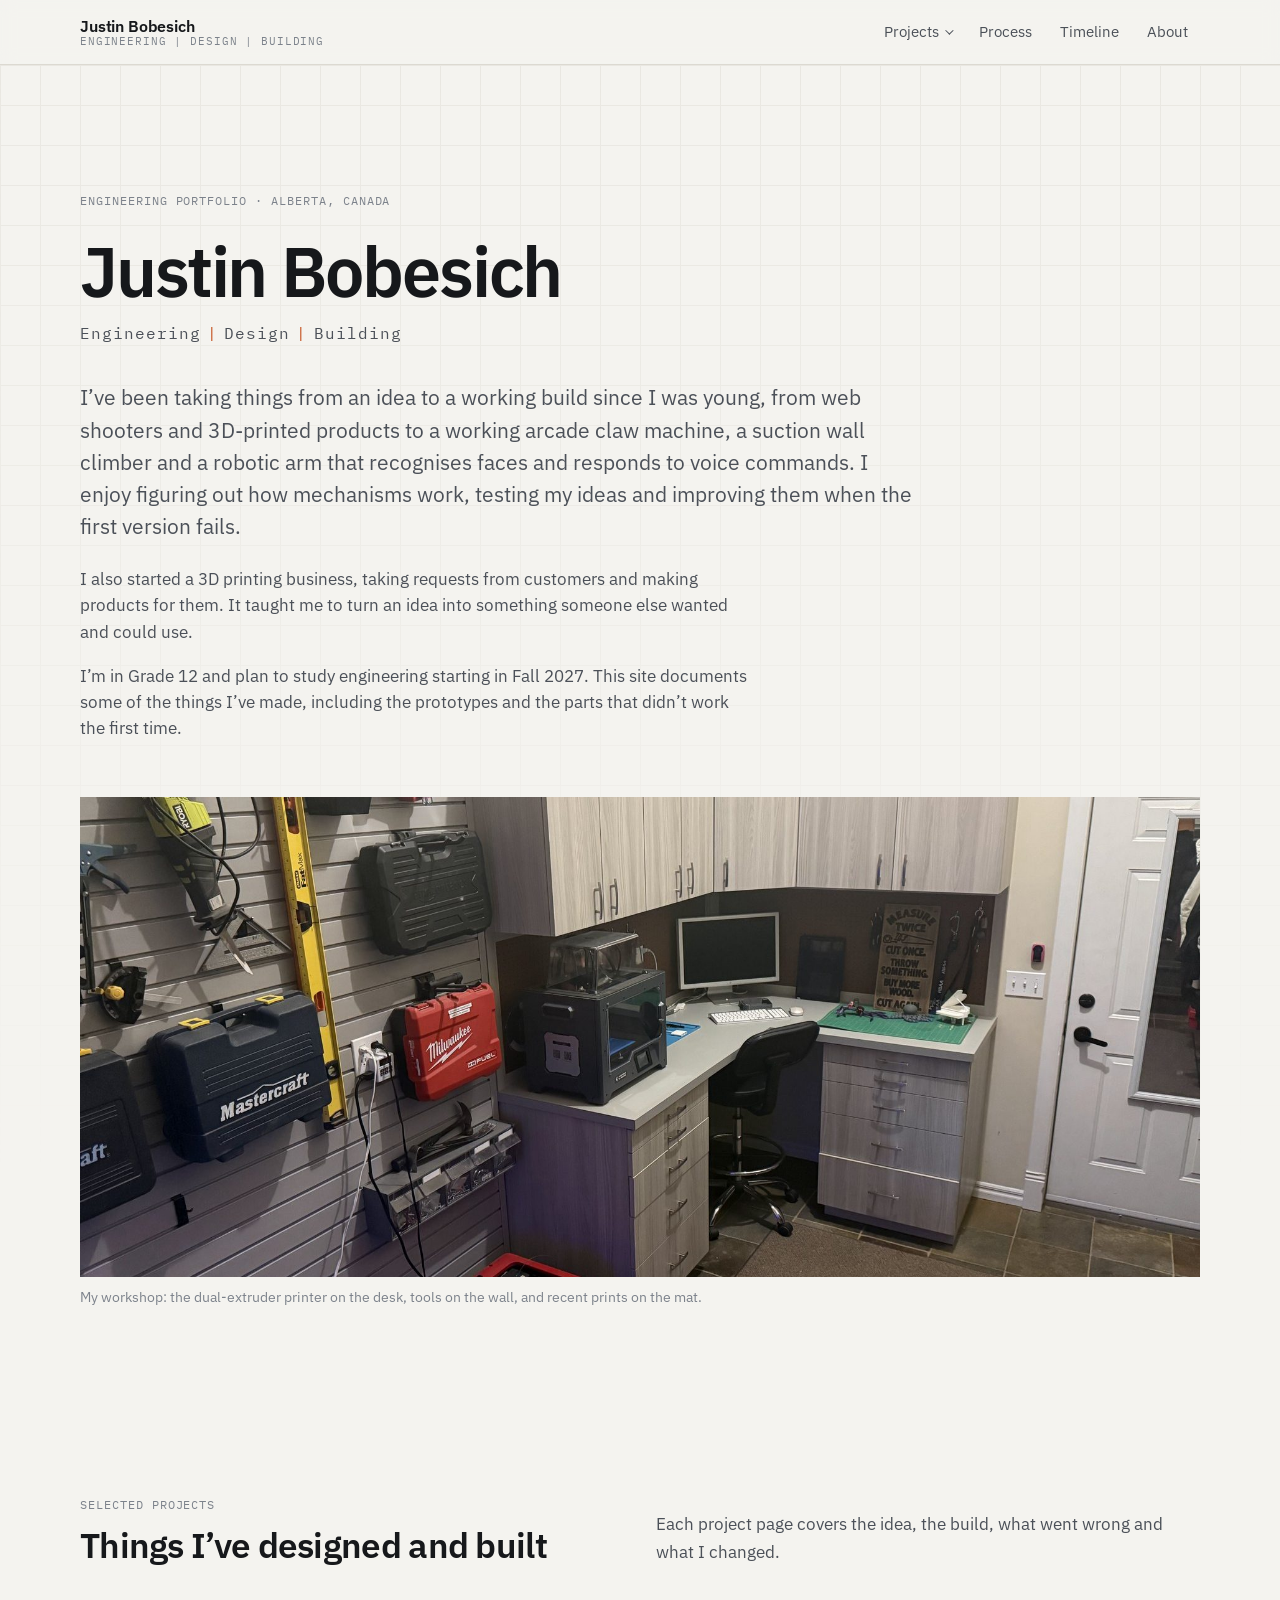
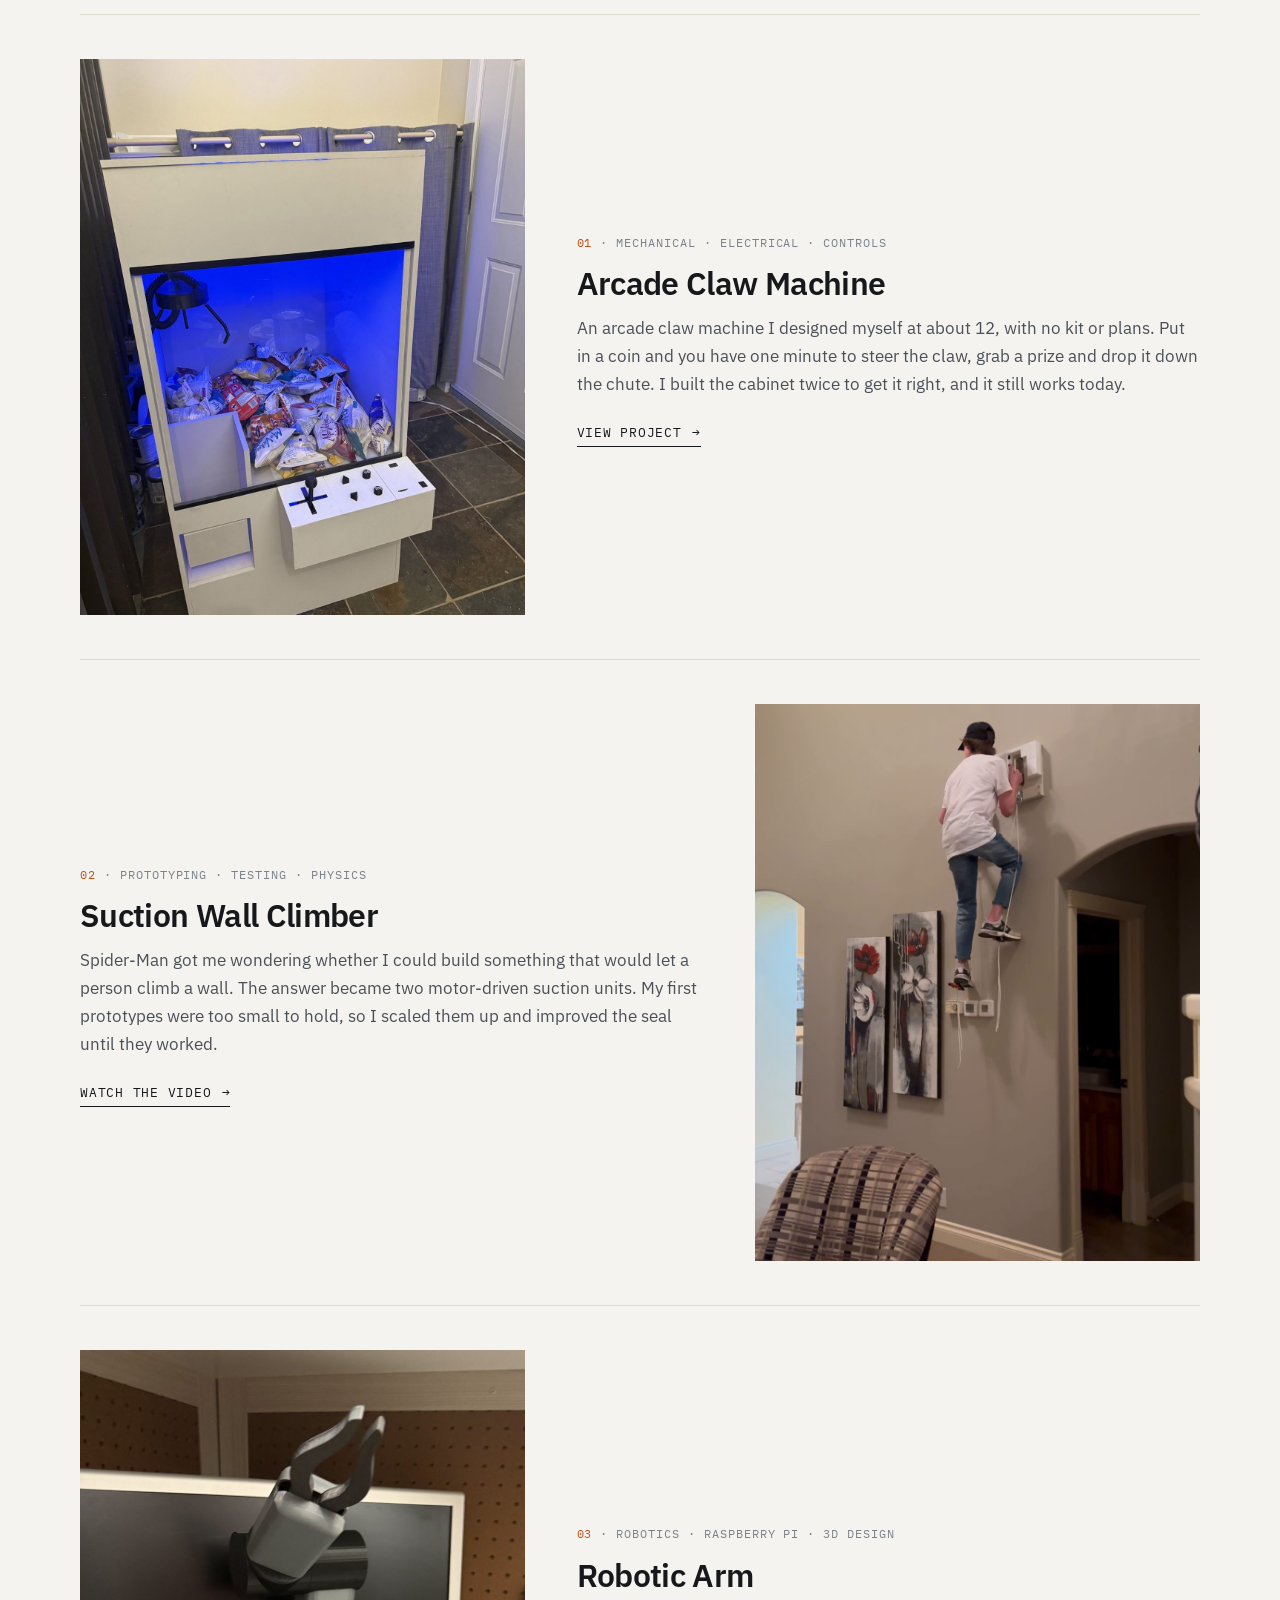
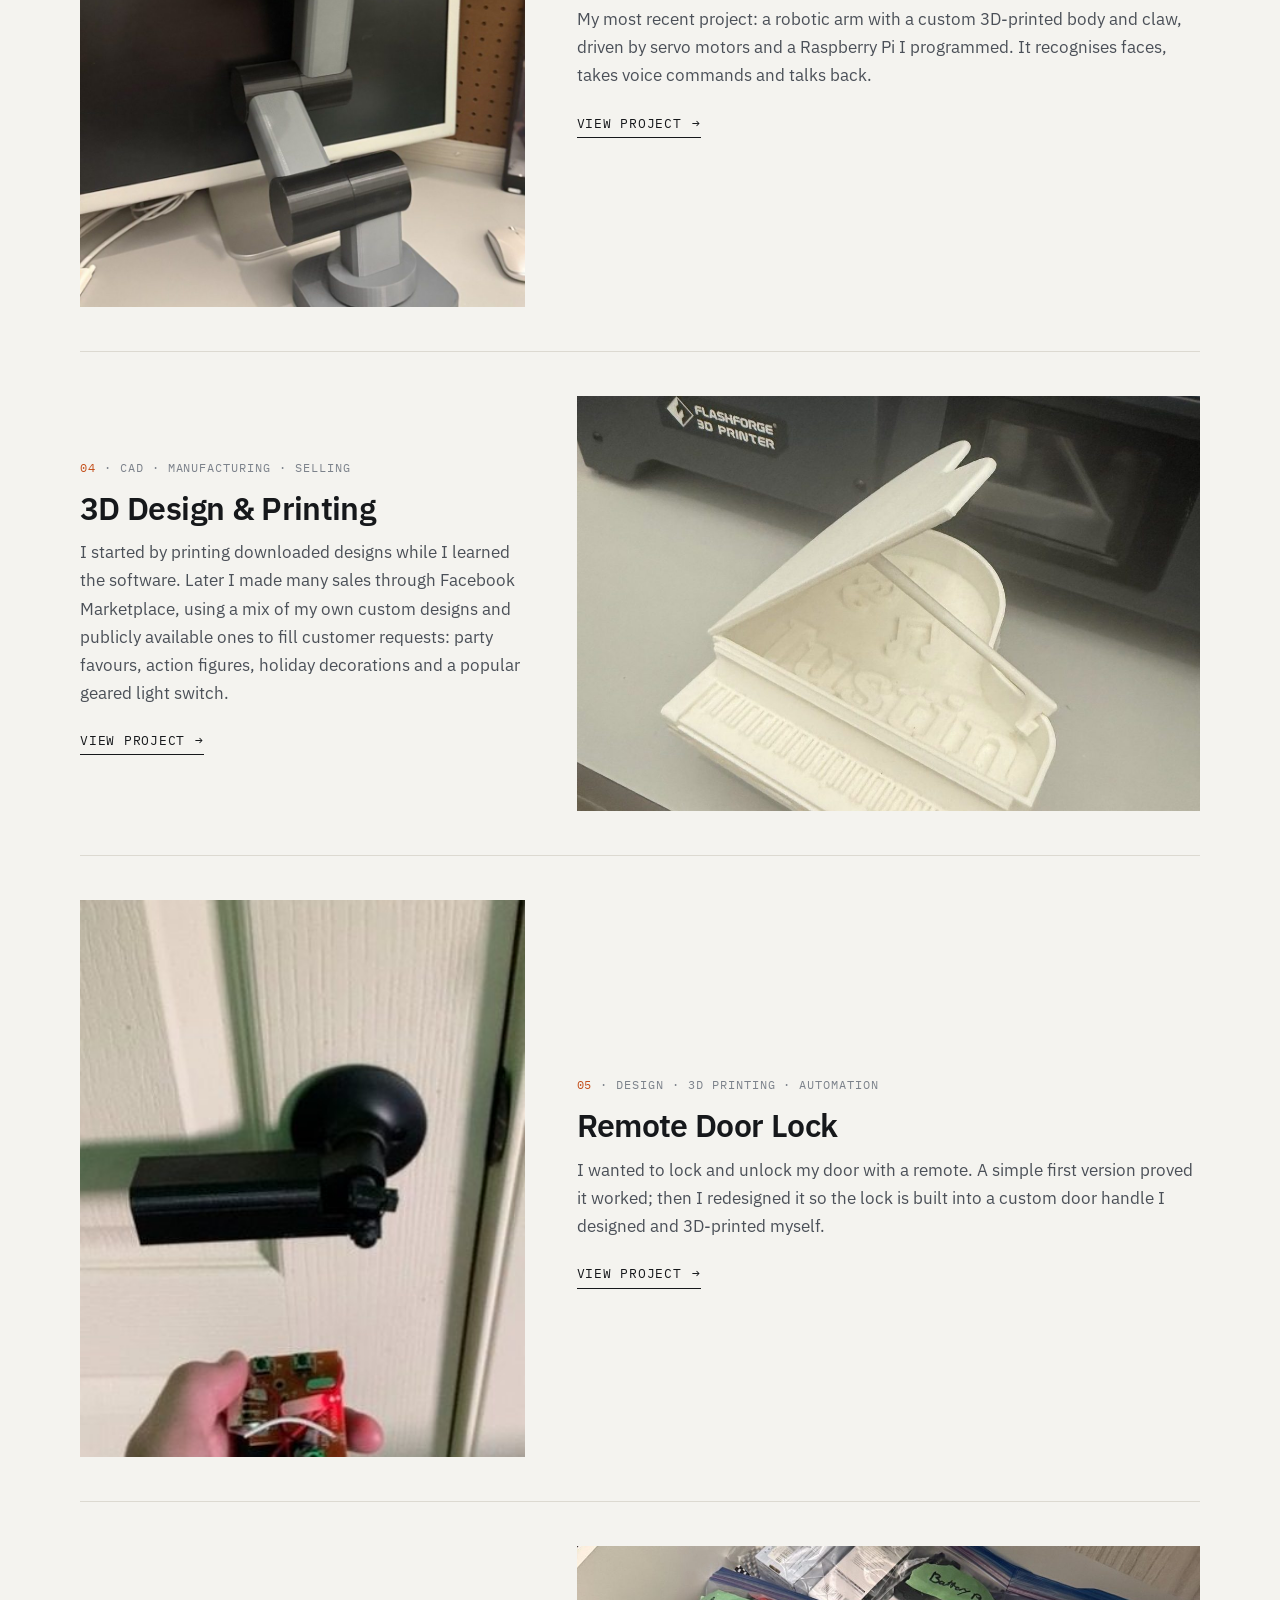
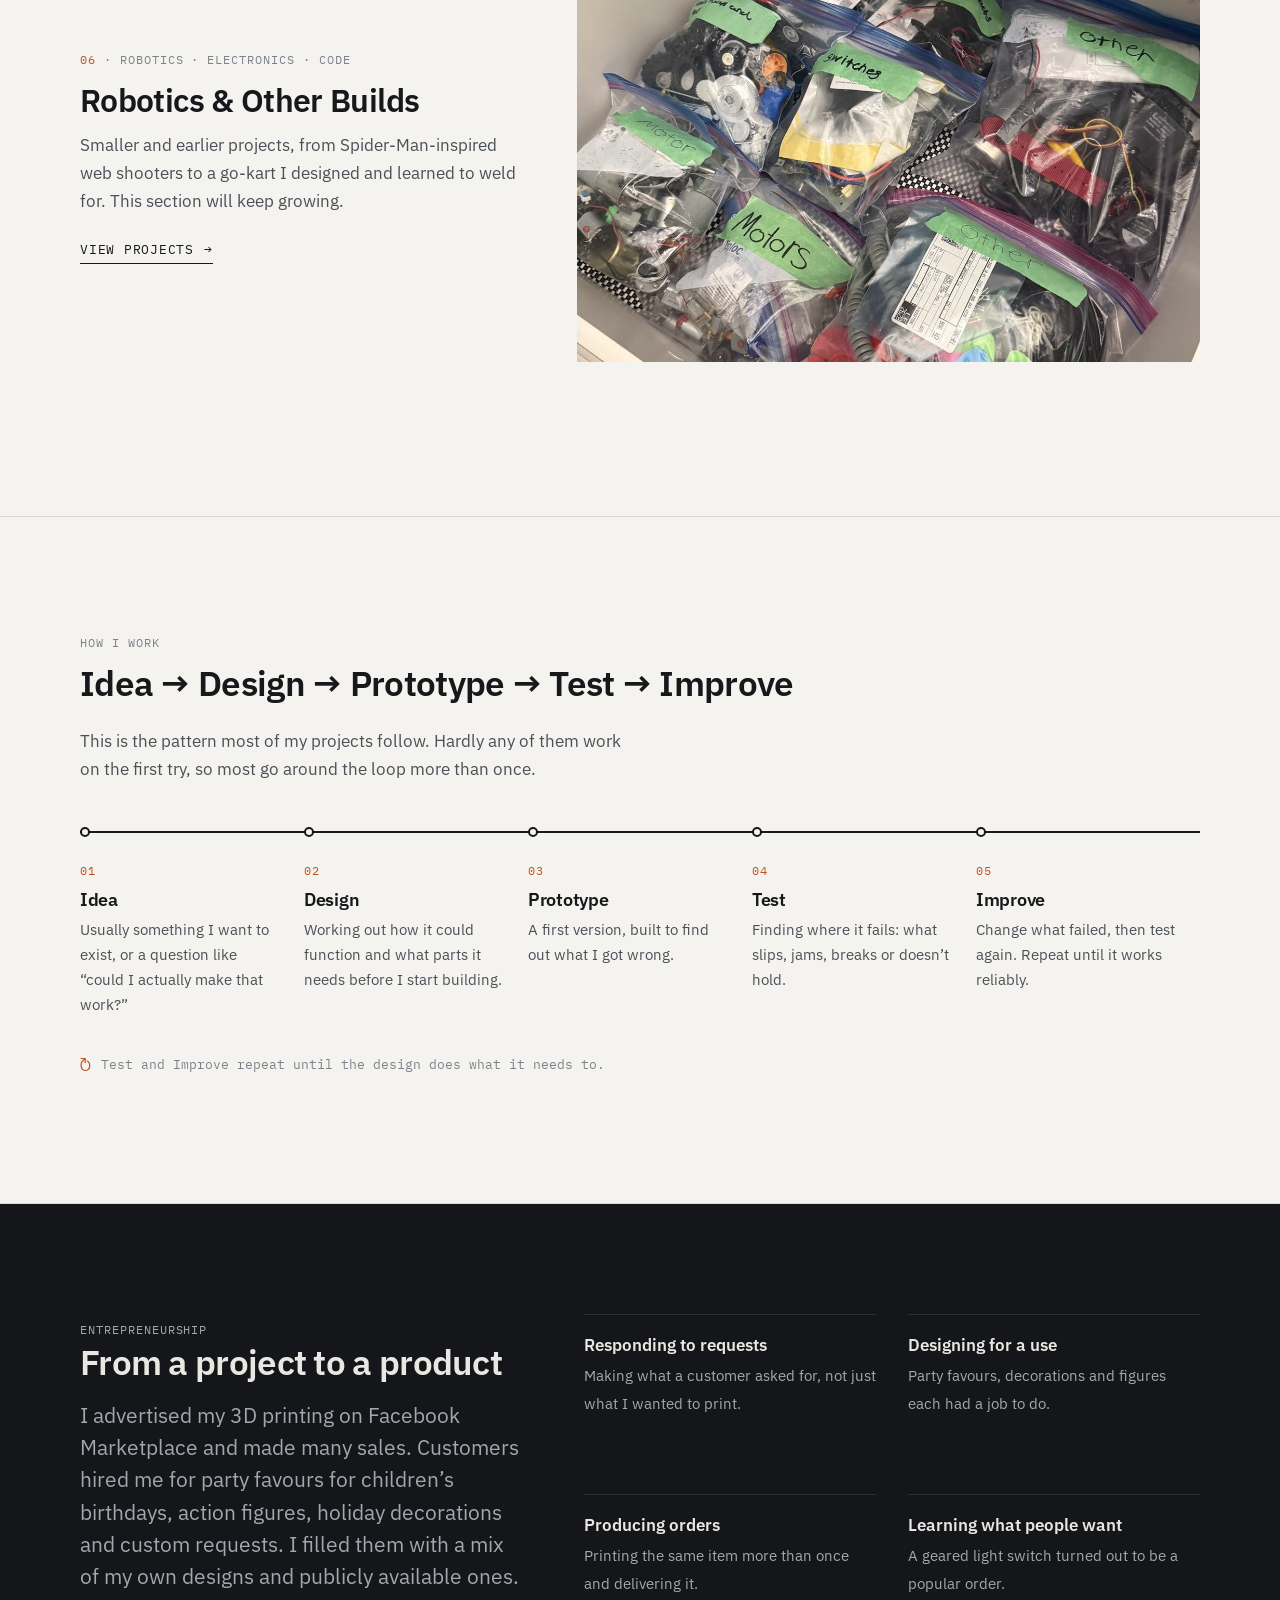
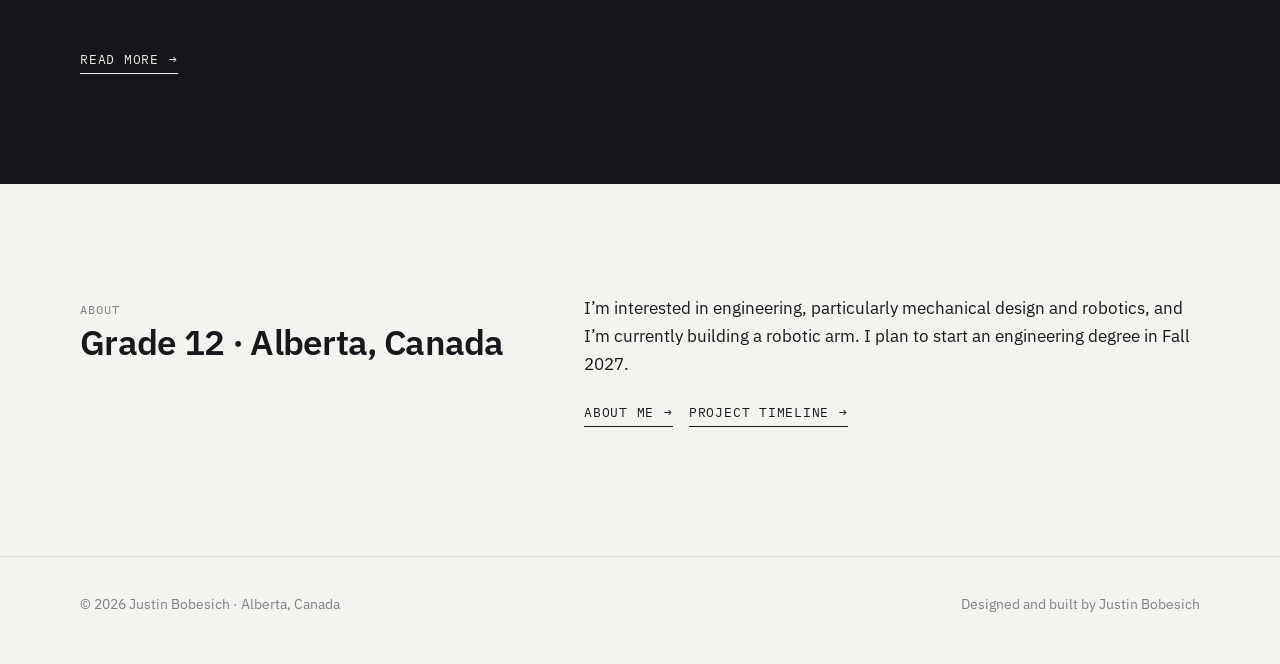
==== commit 5b8dbeb4: "Update home page introduction" ====
--- a/index.html
+++ b/index.html
@@ -29,6 +29,7 @@
 <h1>Justin Bobesich</h1>
 <p class="subtitle">Engineering<i>|</i>Design<i>|</i>Building</p>
 <p class="lead">I’ve been taking things from an idea to a working build since I was young, from web shooters and 3D-printed products to a working arcade claw machine, a suction wall climber and a robotic arm that recognises faces and responds to voice commands. I enjoy figuring out how mechanisms work, testing my ideas and improving them when the first version fails.</p>
+<p class="lead" style="font-size:1.05rem">I also started a 3D printing business, taking requests from customers and making products for them. It taught me to turn an idea into something someone else wanted and could use.</p>
 <p class="lead" style="font-size:1.05rem">I’m in Grade 12 and plan to study engineering starting in Fall 2027. This site documents some of the things I’ve made, including the prototypes and the parts that didn’t work the first time.</p>
 <div class="hero-media">
 
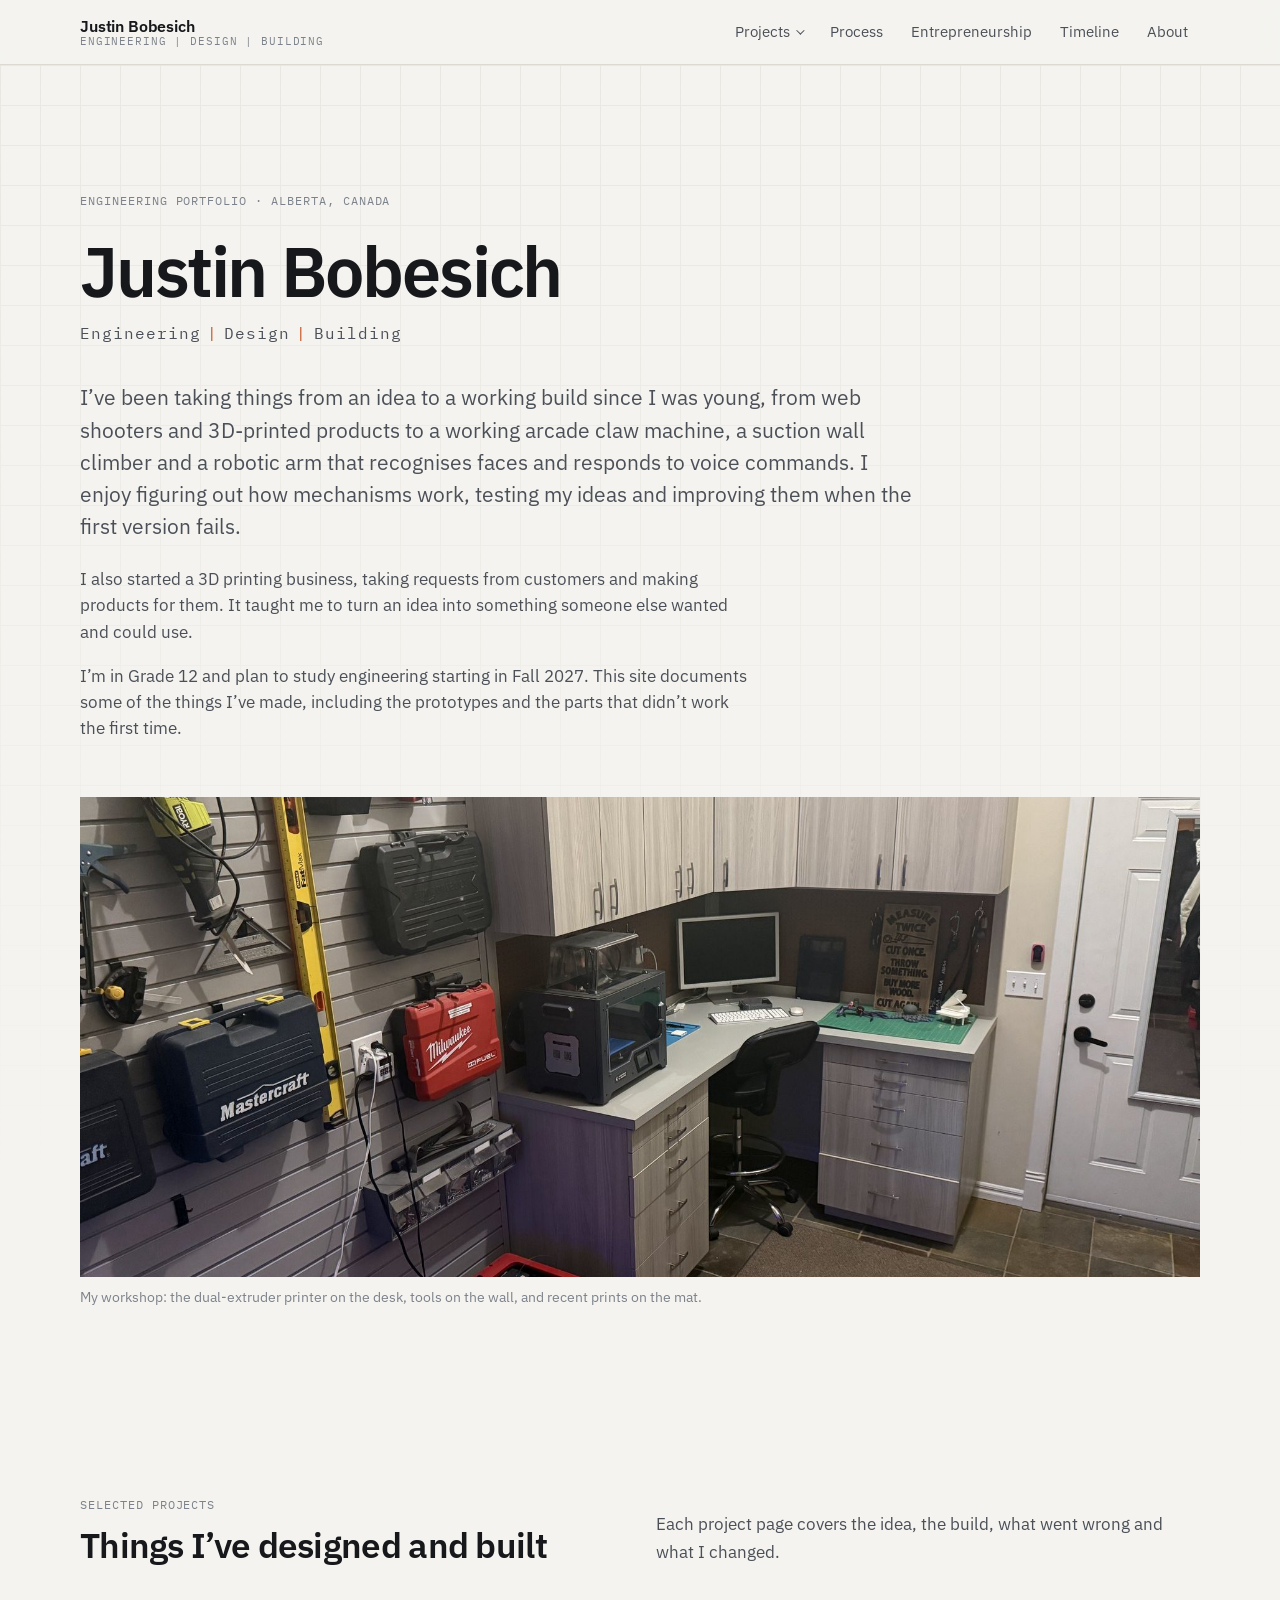
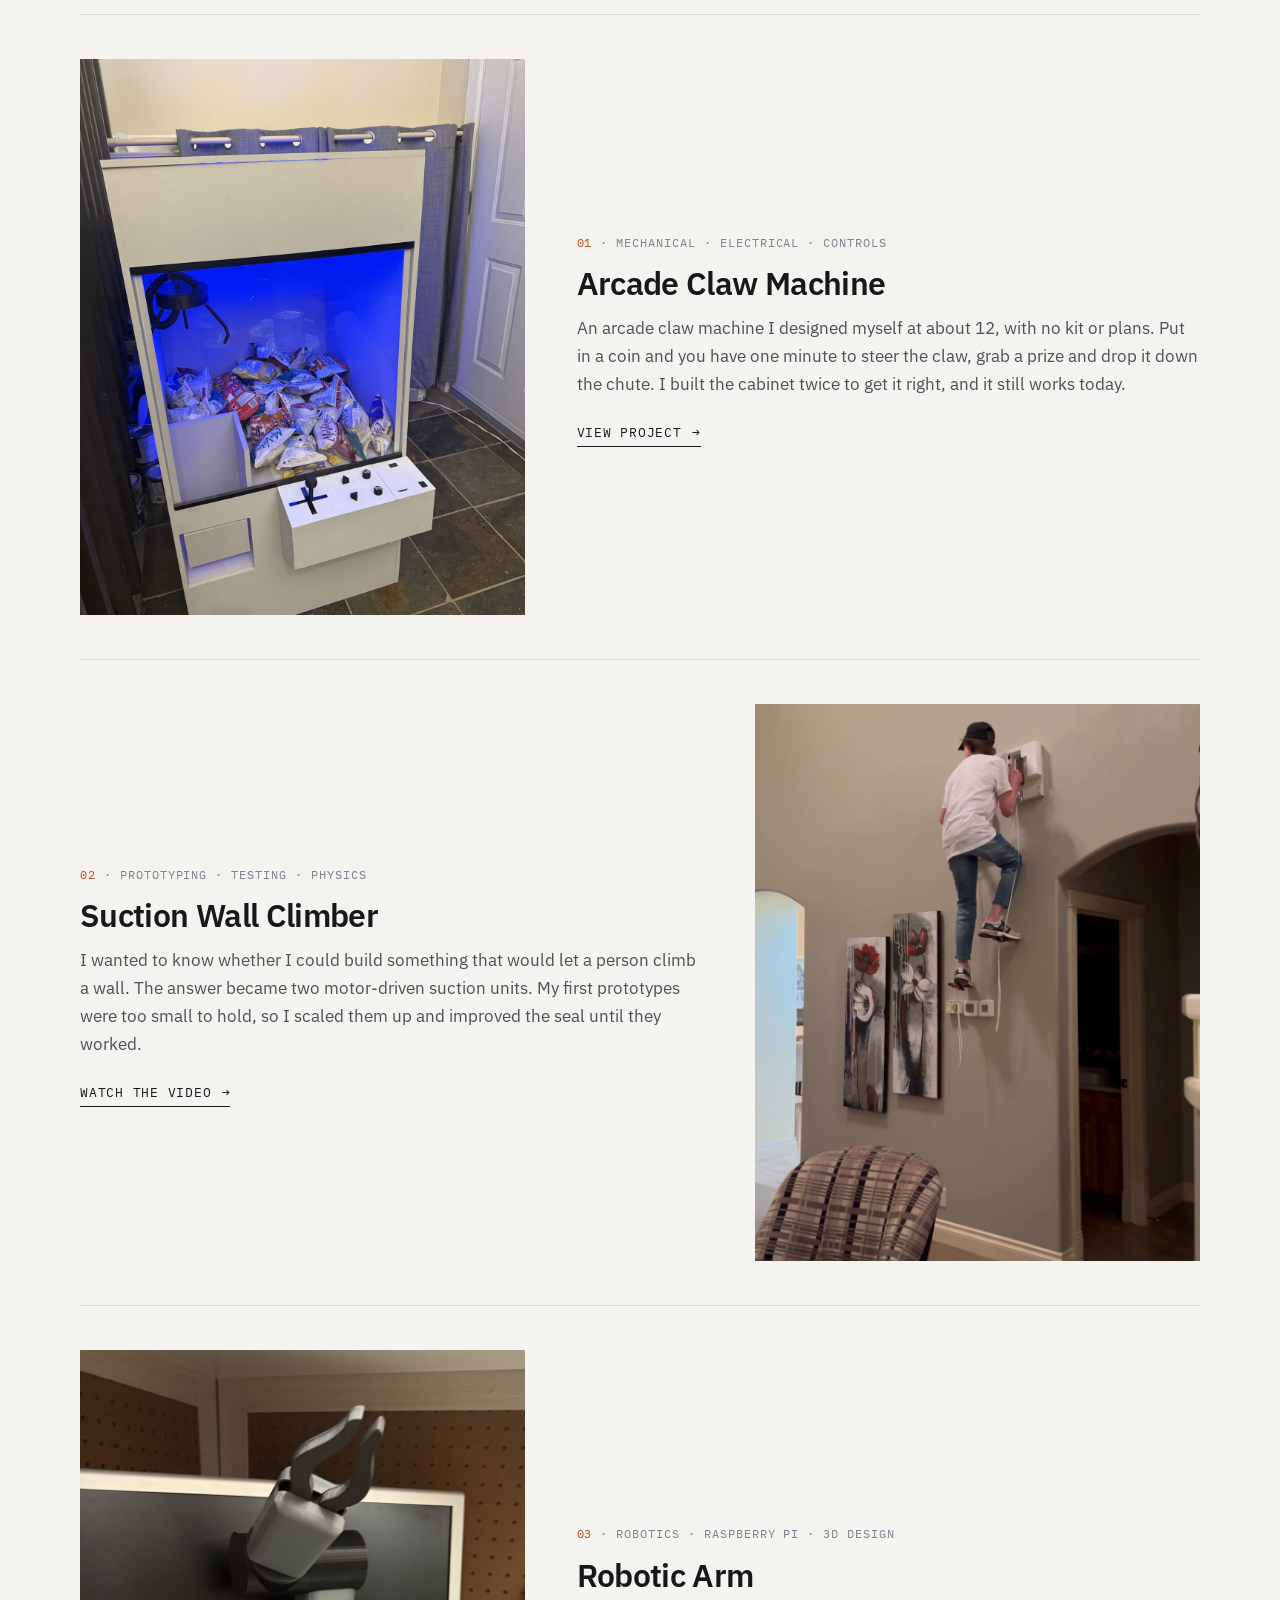
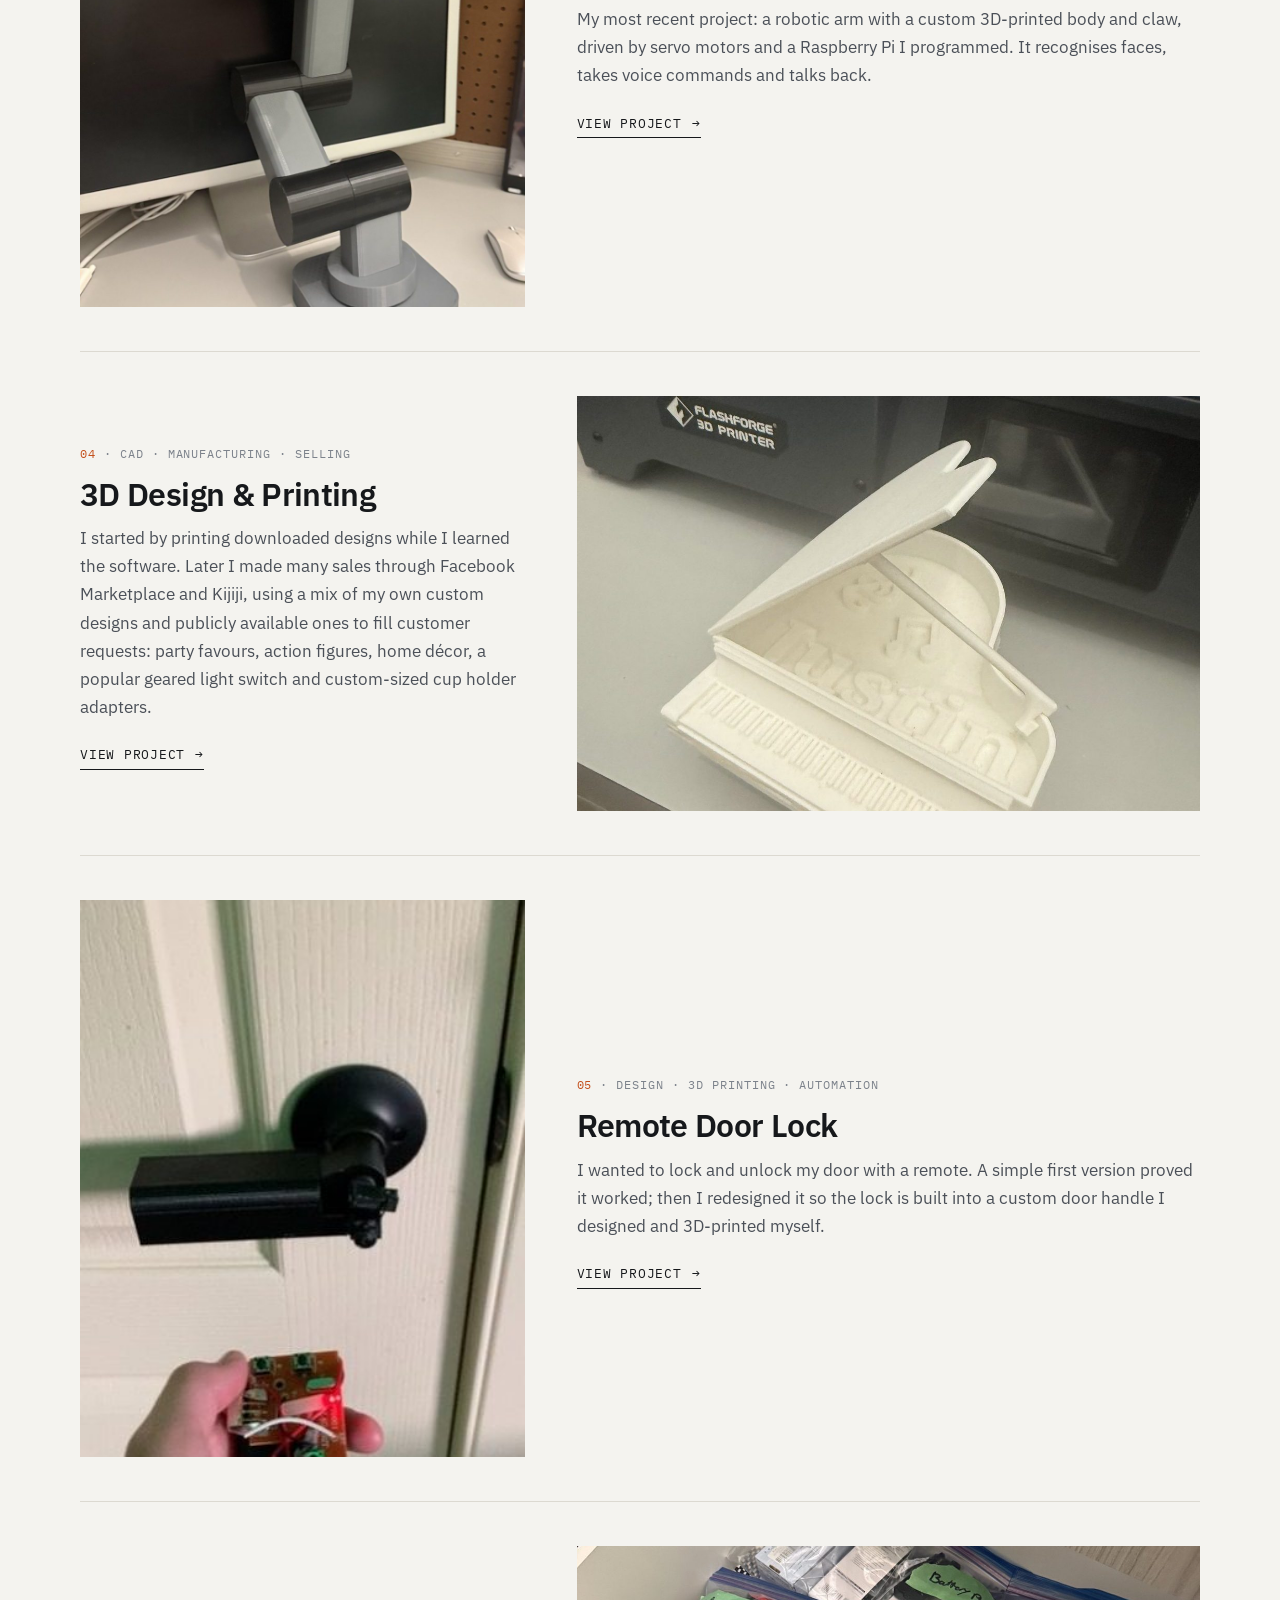
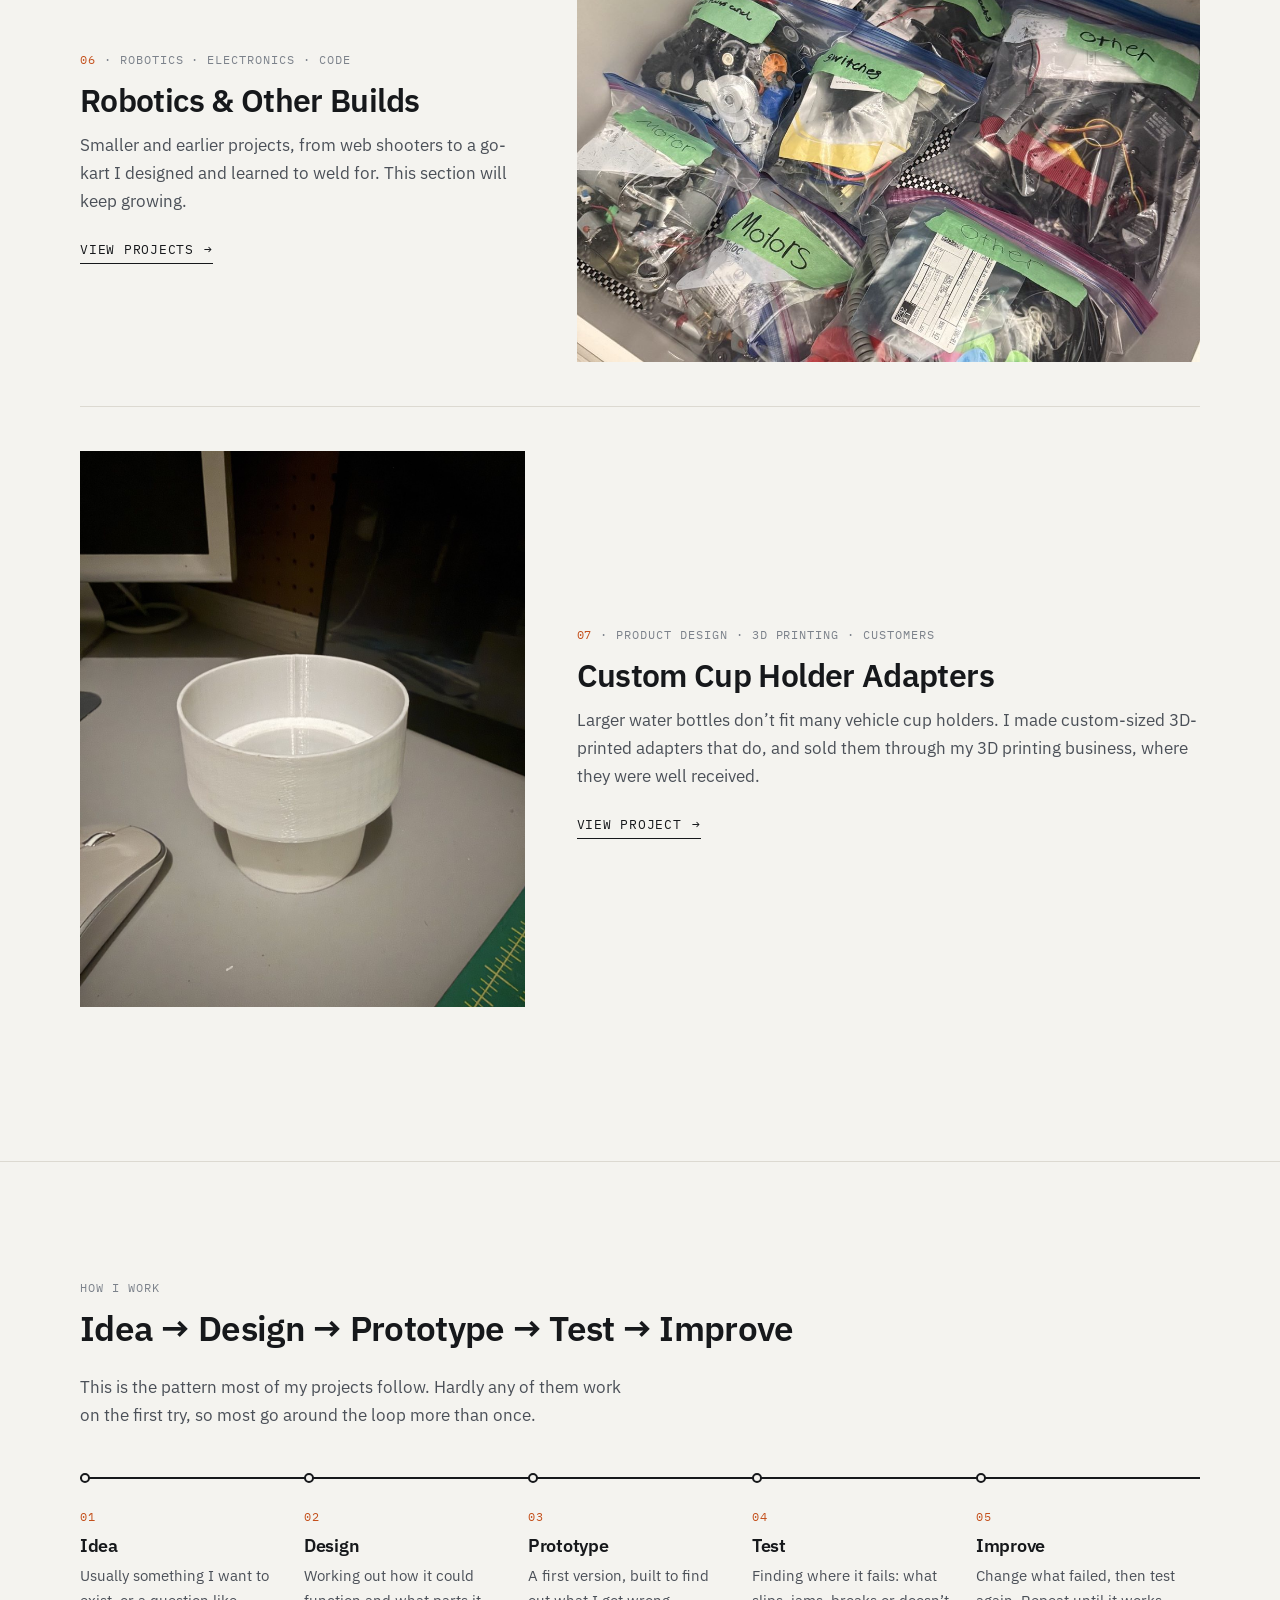
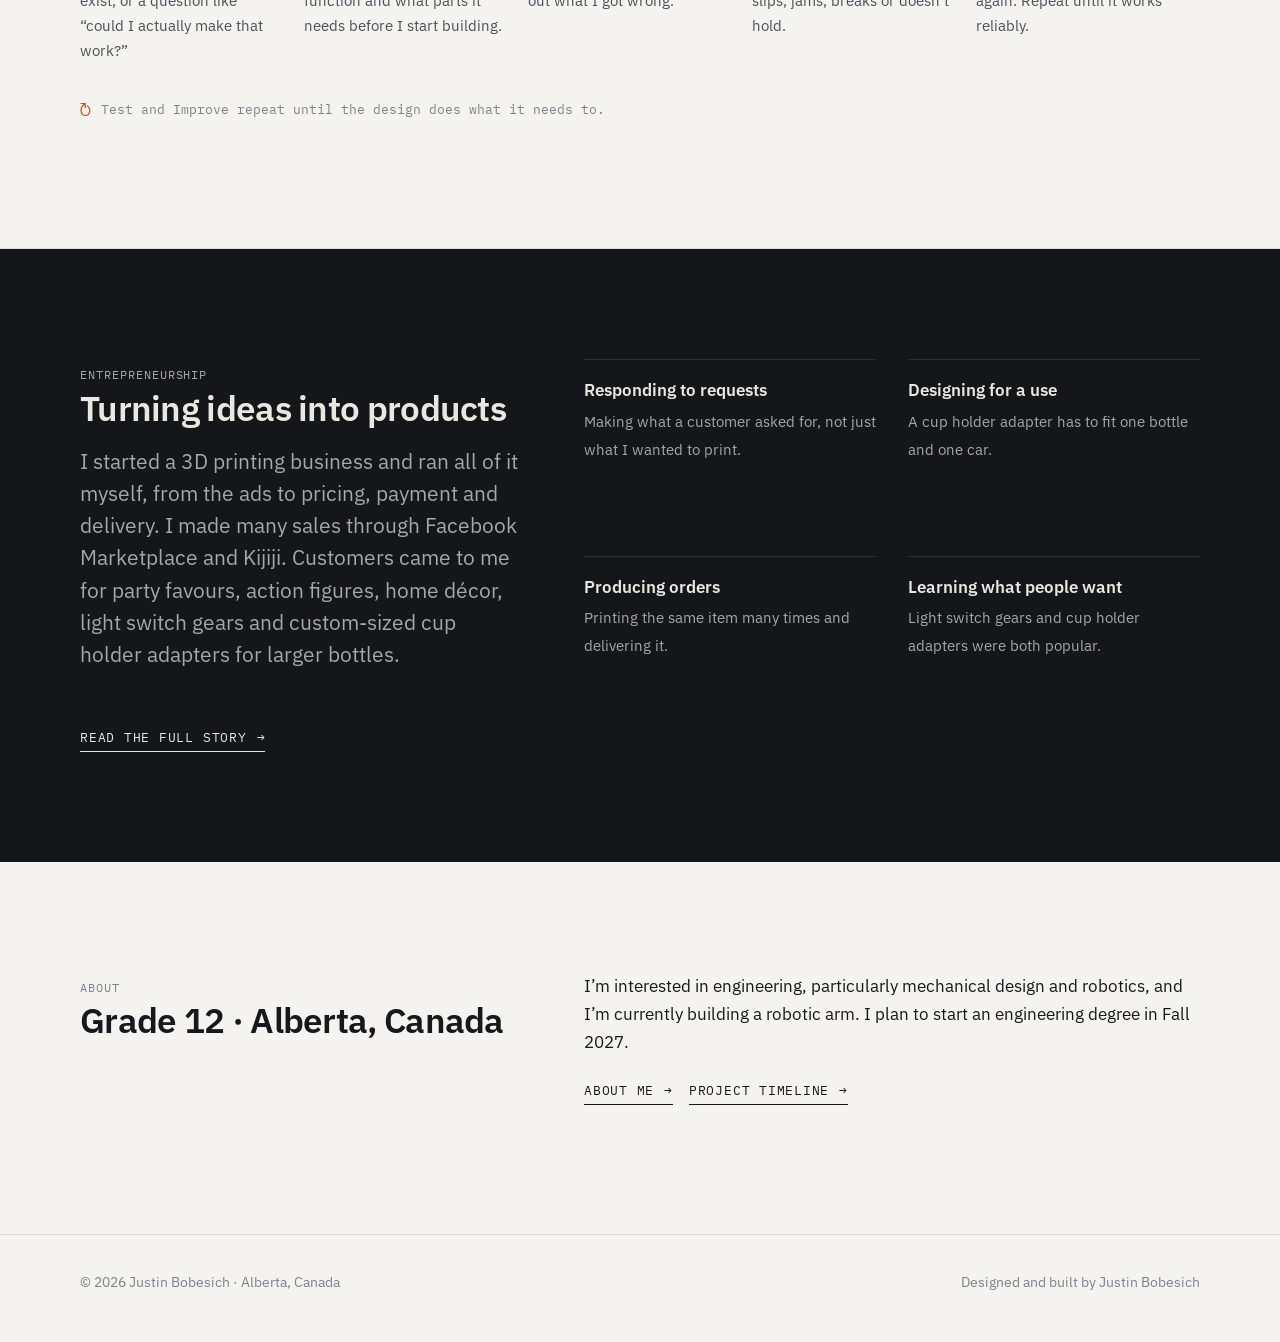
==== commit 74aabc93: "Add Entrepreneurship page and cup holder adapter project" ====
--- a/index.html
+++ b/index.html
@@ -66,7 +66,7 @@
 <div>
 <span class="label"><span class="num">02</span> · Prototyping · Testing · Physics</span>
 <h3>Suction Wall Climber</h3>
-<p>Spider-Man got me wondering whether I could build something that would let a person climb a wall. The answer became two motor-driven suction units. My first prototypes were too small to hold, so I scaled them up and improved the seal until they worked.</p>
+<p>I wanted to know whether I could build something that would let a person climb a wall. The answer became two motor-driven suction units. My first prototypes were too small to hold, so I scaled them up and improved the seal until they worked.</p>
 <a class="more" href="projects/wall-climber.html">Watch the video</a>
 </div>
 </article>
@@ -88,7 +88,7 @@
 <div>
 <span class="label"><span class="num">04</span> · CAD · Manufacturing · Selling</span>
 <h3>3D Design &amp; Printing</h3>
-<p>I started by printing downloaded designs while I learned the software. Later I made many sales through Facebook Marketplace, using a mix of my own custom designs and publicly available ones to fill customer requests: party favours, action figures, holiday decorations and a popular geared light switch.</p>
+<p>I started by printing downloaded designs while I learned the software. Later I made many sales through Facebook Marketplace and Kijiji, using a mix of my own custom designs and publicly available ones to fill customer requests: party favours, action figures, home décor, a popular geared light switch and custom-sized cup holder adapters.</p>
 <a class="more" href="projects/3d-printing.html">View project</a>
 </div>
 </article>
@@ -110,8 +110,19 @@
 <div>
 <span class="label"><span class="num">06</span> · Robotics · Electronics · Code</span>
 <h3>Robotics &amp; Other Builds</h3>
-<p>Smaller and earlier projects, from Spider-Man-inspired web shooters to a go-kart I designed and learned to weld for. This section will keep growing.</p>
+<p>Smaller and earlier projects, from web shooters to a go-kart I designed and learned to weld for. This section will keep growing.</p>
 <a class="more" href="projects/robotics.html">View projects</a>
+</div>
+</article>
+<article class="feature has-tall">
+<a aria-label="Custom Cup Holder Adapters" class="feature-media tall" href="projects/cup-holder-adapter.html">
+<img alt="A white 3D-printed cup holder adapter with a narrow base and a wide upper cup" loading="lazy" src="assets/images/3d-printing/cup-holder-adapter.jpg"/>
+</a>
+<div>
+<span class="label"><span class="num">07</span> · Product design · 3D printing · Customers</span>
+<h3>Custom Cup Holder Adapters</h3>
+<p>Larger water bottles don’t fit many vehicle cup holders. I made custom-sized 3D-printed adapters that do, and sold them through my 3D printing business, where they were well received.</p>
+<a class="more" href="projects/cup-holder-adapter.html">View project</a>
 </div>
 </article>
 </div>
@@ -145,16 +156,16 @@
 <div class="wrap split">
 <div>
 <span class="label">Entrepreneurship</span>
-<h2>From a project to a product</h2>
-<p class="lead">I advertised my 3D printing on Facebook Marketplace and made many sales. Customers hired me for party favours for children’s birthdays, action figures, holiday decorations and custom requests. I filled them with a mix of my own designs and publicly available ones.</p>
+<h2>Turning ideas into products</h2>
+<p class="lead">I started a 3D printing business and ran all of it myself, from the ads to pricing, payment and delivery. I made many sales through Facebook Marketplace and Kijiji. Customers came to me for party favours, action figures, home décor, light switch gears and custom-sized cup holder adapters for larger bottles.</p>
 <br/>
-<a class="more" href="projects/3d-printing.html#selling">Read more</a>
+<a class="more" href="entrepreneurship.html">Read the full story</a>
 </div>
 <ul class="lessons">
 <li><strong>Responding to requests</strong><span>Making what a customer asked for, not just what I wanted to print.</span></li>
-<li><strong>Designing for a use</strong><span>Party favours, decorations and figures each had a job to do.</span></li>
-<li><strong>Producing orders</strong><span>Printing the same item more than once and delivering it.</span></li>
-<li><strong>Learning what people want</strong><span>A geared light switch turned out to be a popular order.</span></li>
+<li><strong>Designing for a use</strong><span>A cup holder adapter has to fit one bottle and one car.</span></li>
+<li><strong>Producing orders</strong><span>Printing the same item many times and delivering it.</span></li>
+<li><strong>Learning what people want</strong><span>Light switch gears and cup holder adapters were both popular.</span></li>
 </ul>
 </div>
 </section>
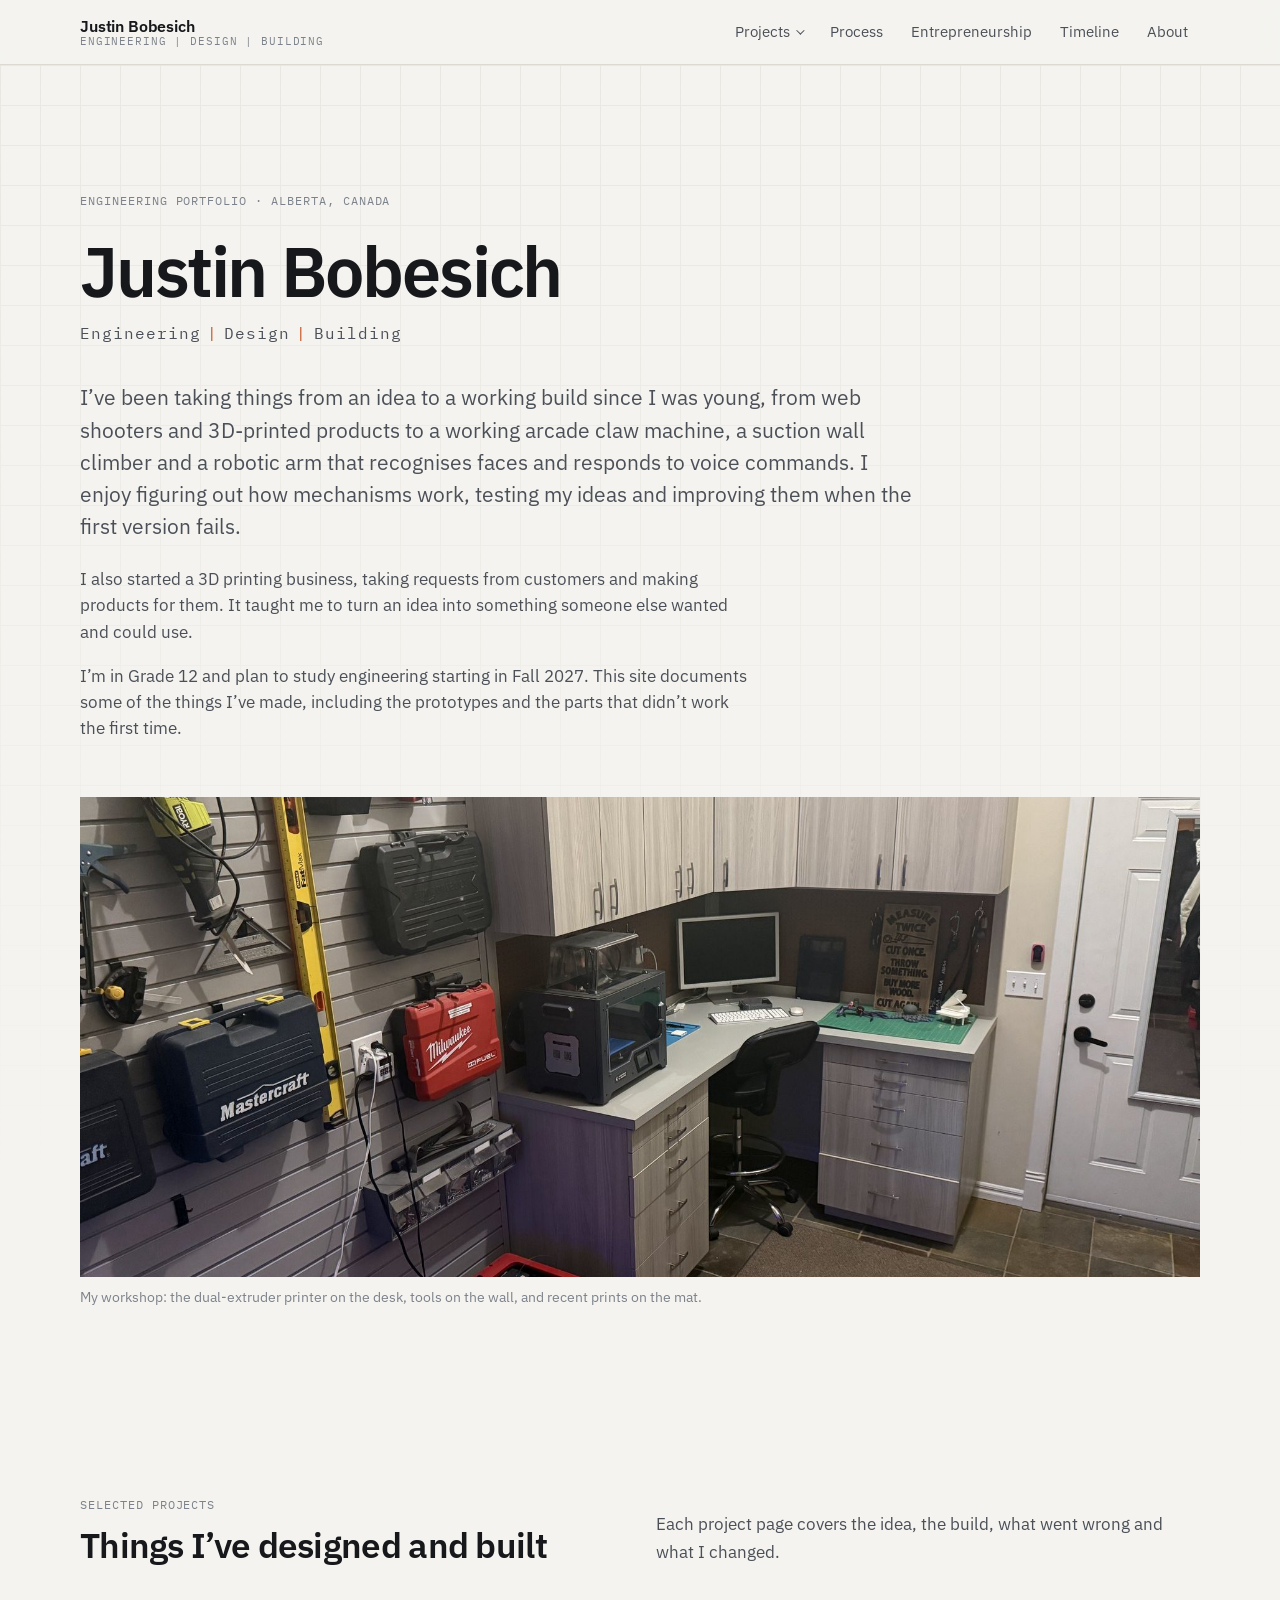
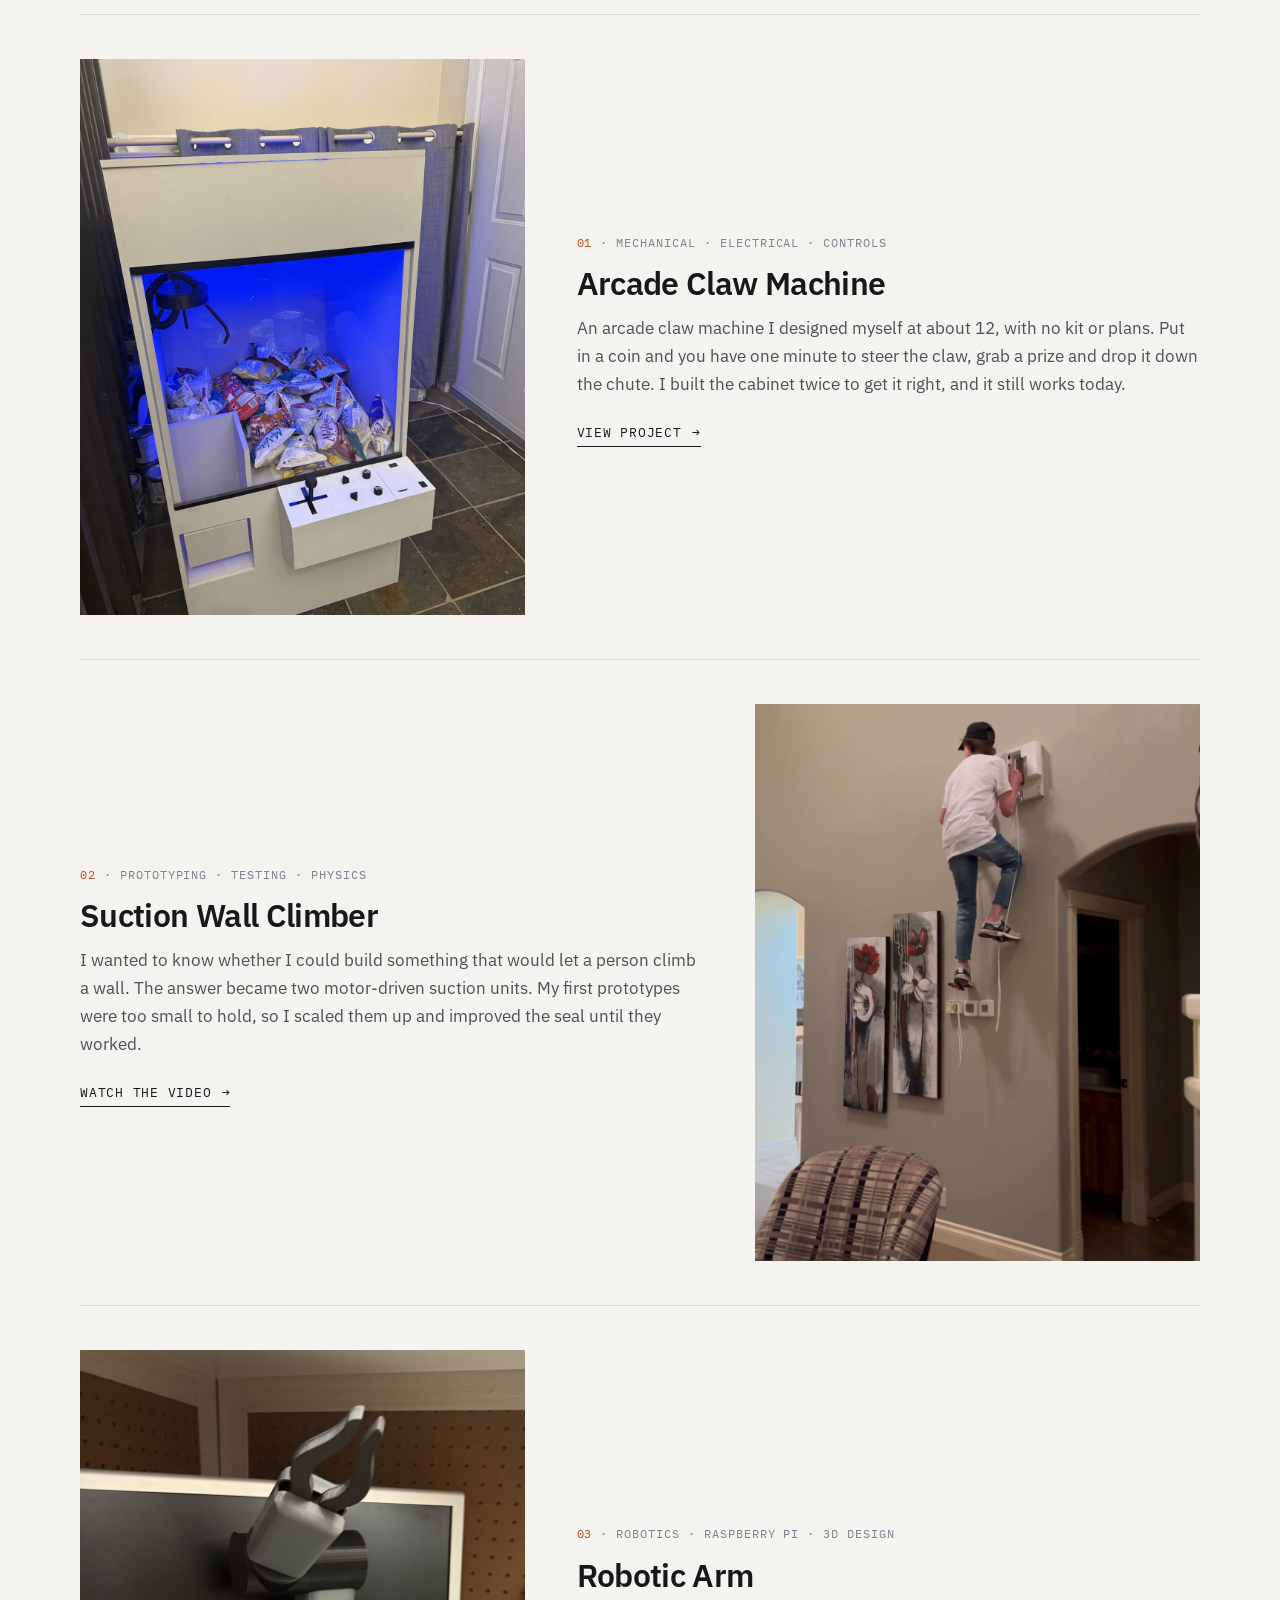
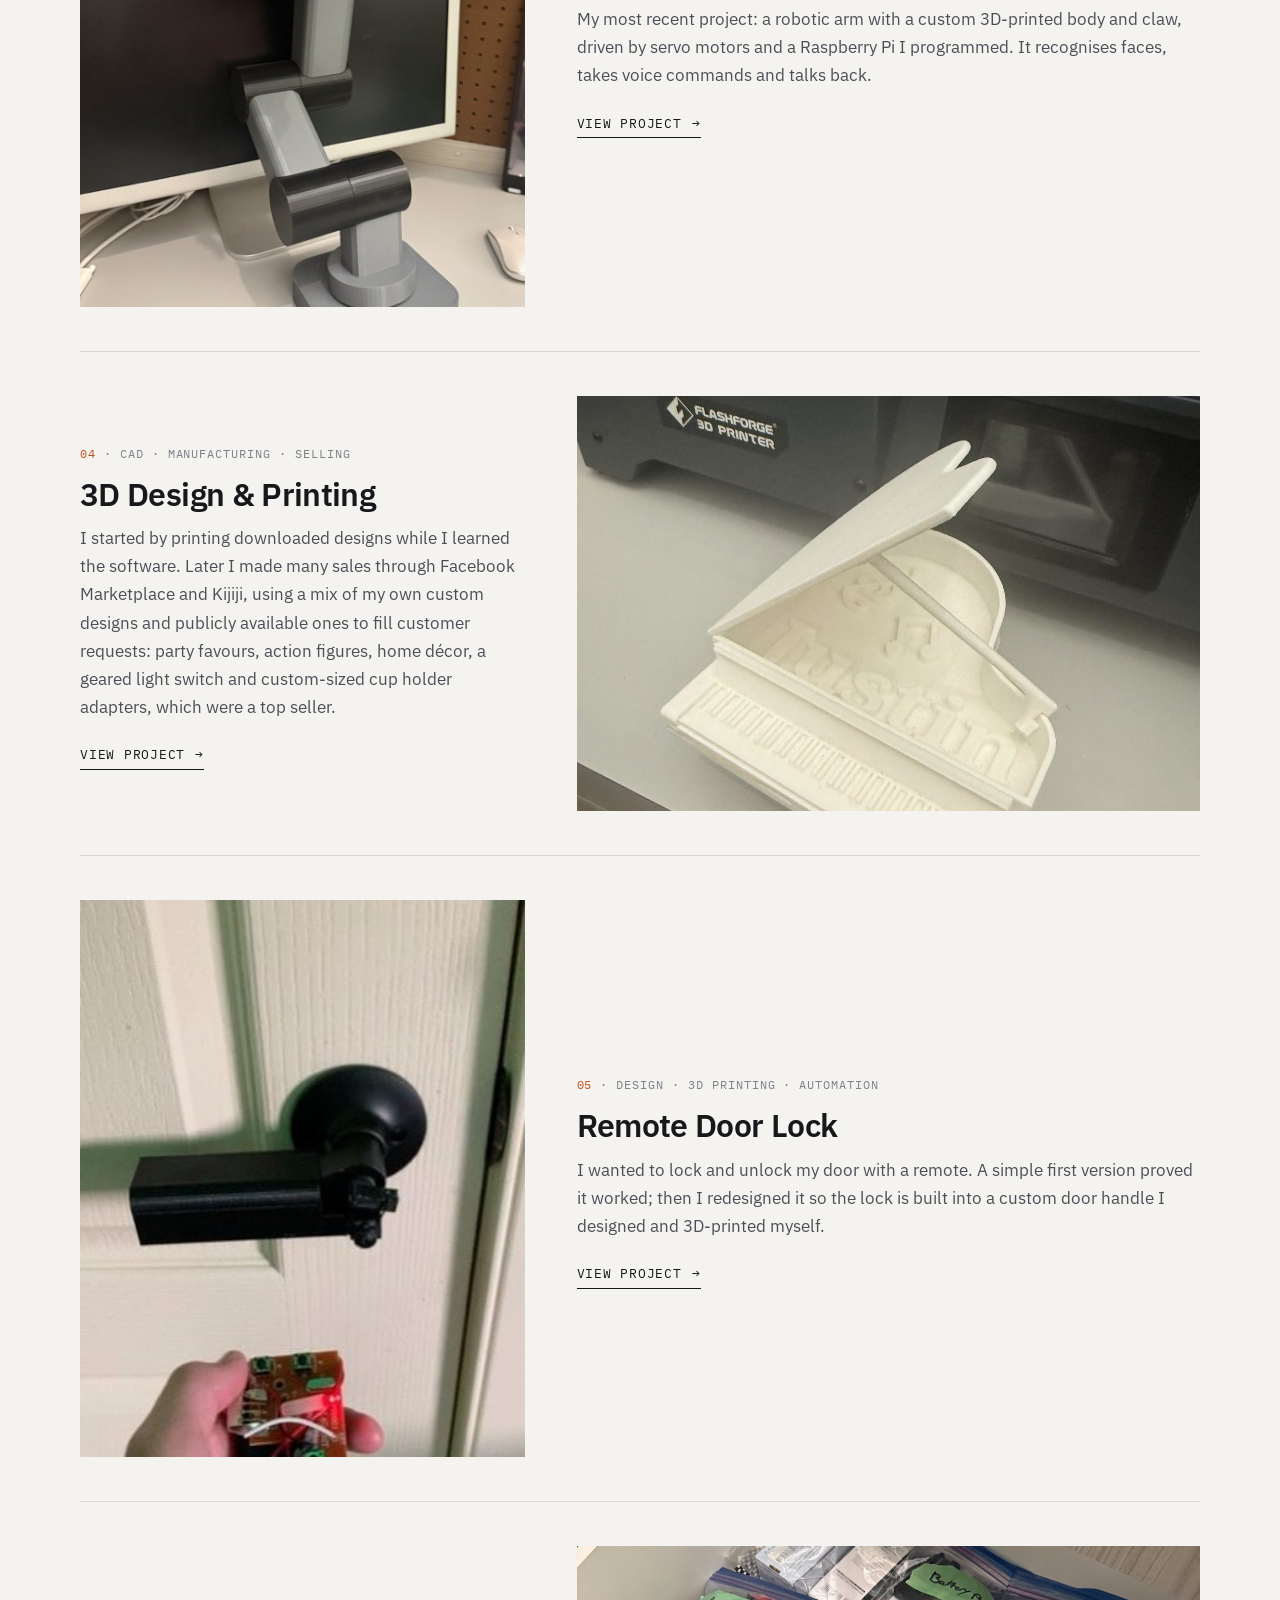
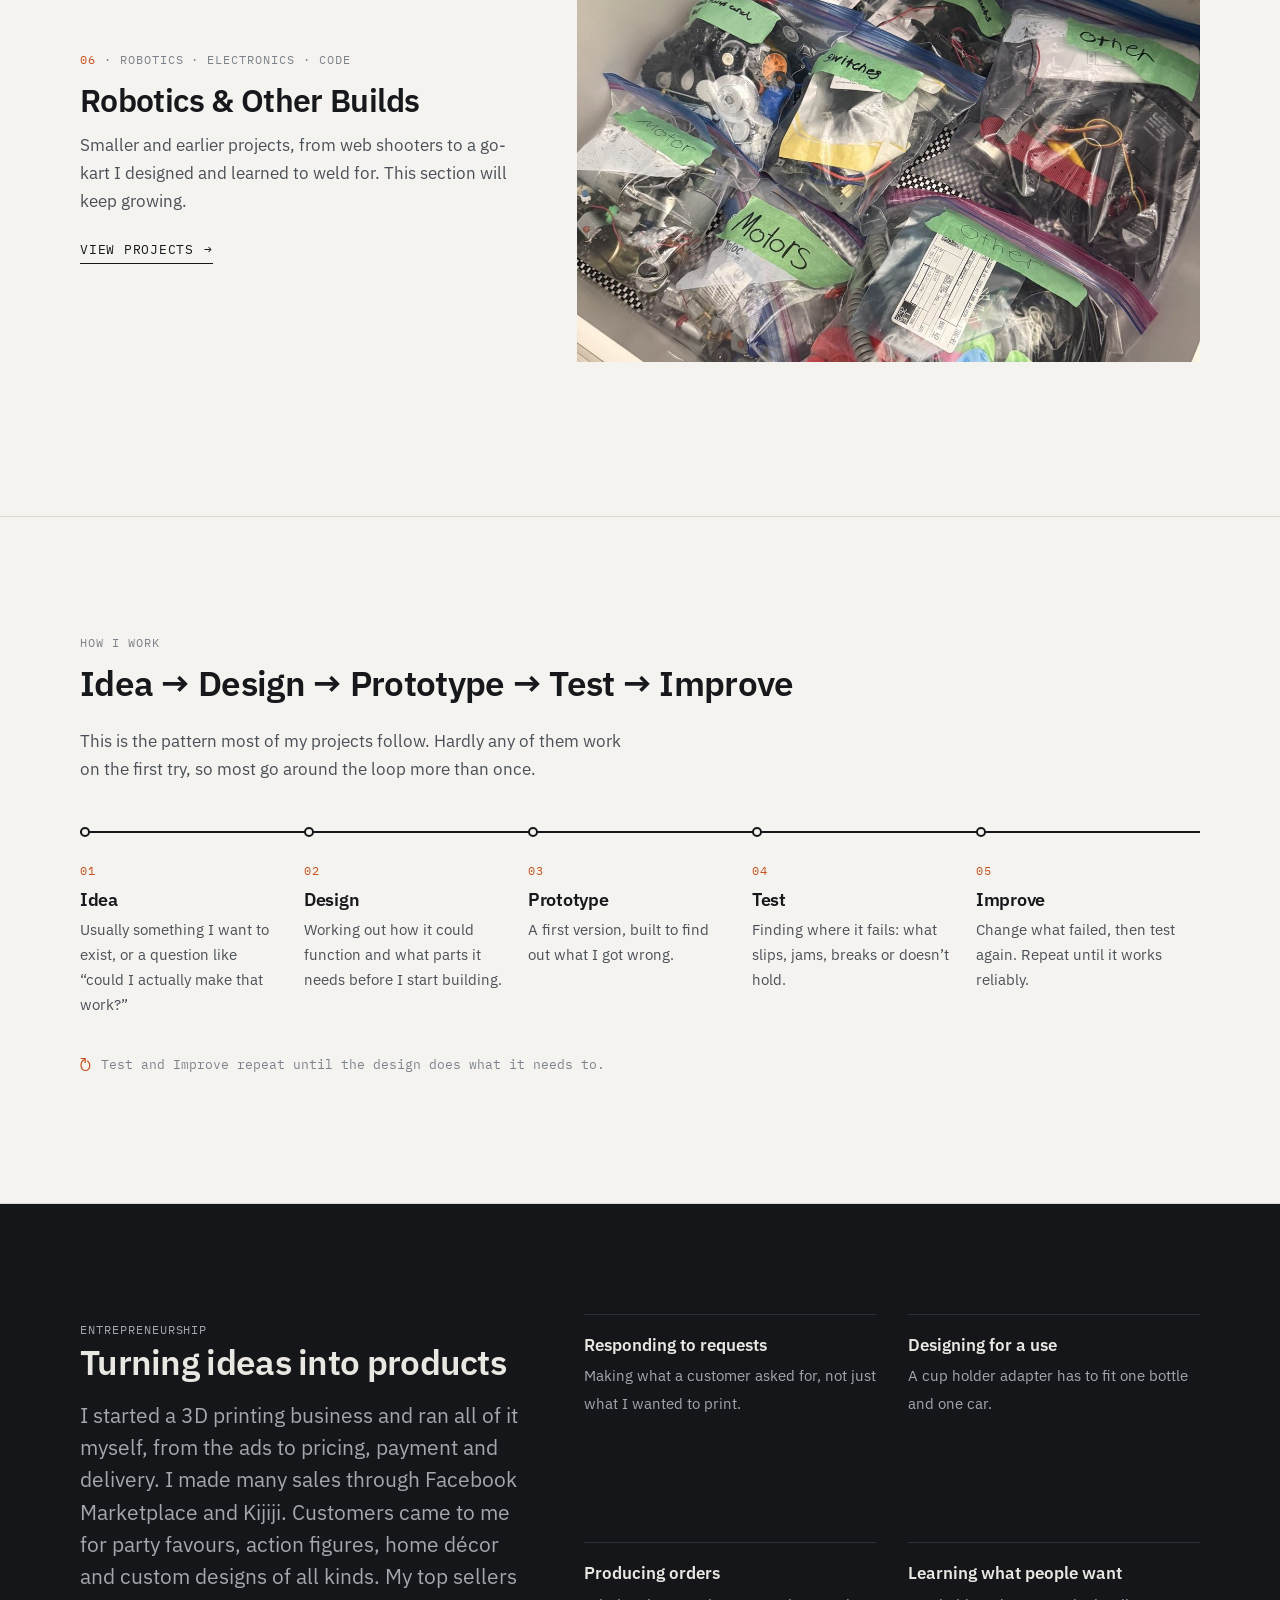
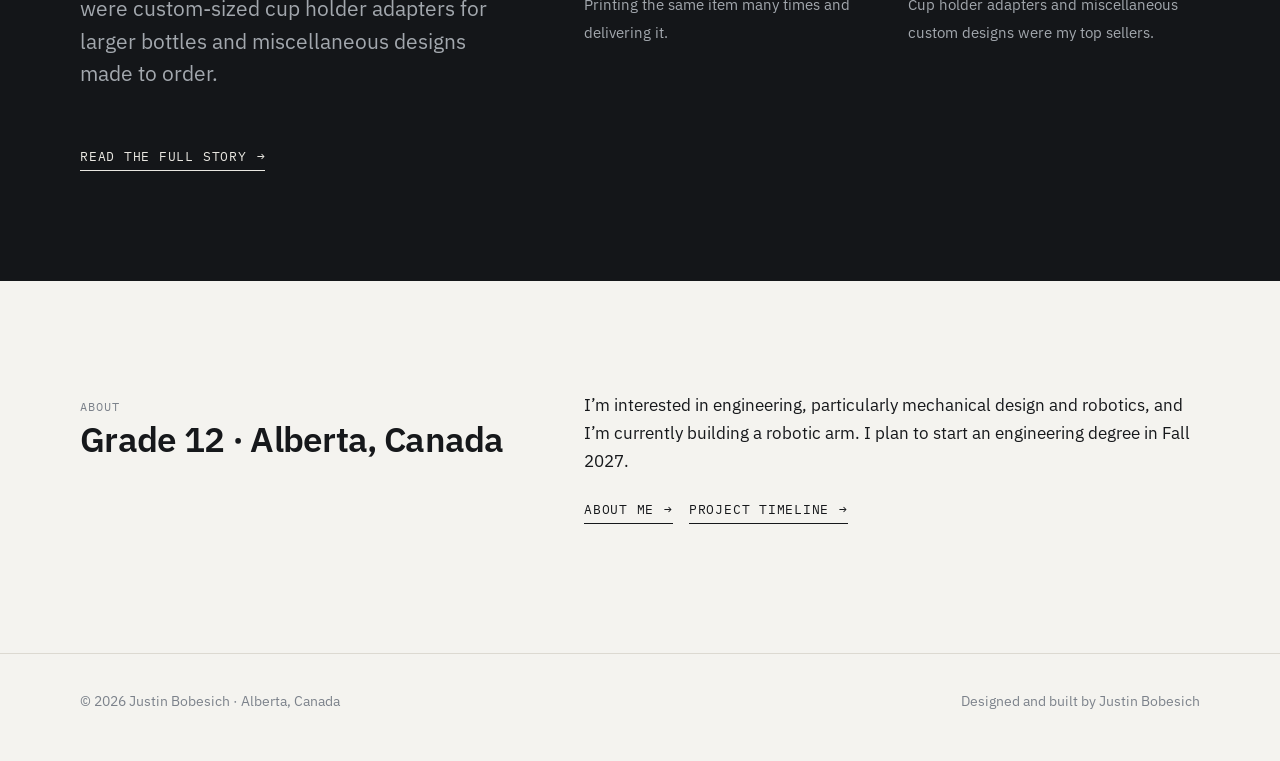
==== commit d5d6668c: "Move cup holder adapters into 3D printing; update top sellers" ====
--- a/index.html
+++ b/index.html
@@ -88,7 +88,7 @@
 <div>
 <span class="label"><span class="num">04</span> · CAD · Manufacturing · Selling</span>
 <h3>3D Design &amp; Printing</h3>
-<p>I started by printing downloaded designs while I learned the software. Later I made many sales through Facebook Marketplace and Kijiji, using a mix of my own custom designs and publicly available ones to fill customer requests: party favours, action figures, home décor, a popular geared light switch and custom-sized cup holder adapters.</p>
+<p>I started by printing downloaded designs while I learned the software. Later I made many sales through Facebook Marketplace and Kijiji, using a mix of my own custom designs and publicly available ones to fill customer requests: party favours, action figures, home décor, a geared light switch and custom-sized cup holder adapters, which were a top seller.</p>
 <a class="more" href="projects/3d-printing.html">View project</a>
 </div>
 </article>
@@ -112,17 +112,6 @@
 <h3>Robotics &amp; Other Builds</h3>
 <p>Smaller and earlier projects, from web shooters to a go-kart I designed and learned to weld for. This section will keep growing.</p>
 <a class="more" href="projects/robotics.html">View projects</a>
-</div>
-</article>
-<article class="feature has-tall">
-<a aria-label="Custom Cup Holder Adapters" class="feature-media tall" href="projects/cup-holder-adapter.html">
-<img alt="A white 3D-printed cup holder adapter with a narrow base and a wide upper cup" loading="lazy" src="assets/images/3d-printing/cup-holder-adapter.jpg"/>
-</a>
-<div>
-<span class="label"><span class="num">07</span> · Product design · 3D printing · Customers</span>
-<h3>Custom Cup Holder Adapters</h3>
-<p>Larger water bottles don’t fit many vehicle cup holders. I made custom-sized 3D-printed adapters that do, and sold them through my 3D printing business, where they were well received.</p>
-<a class="more" href="projects/cup-holder-adapter.html">View project</a>
 </div>
 </article>
 </div>
@@ -157,7 +146,7 @@
 <div>
 <span class="label">Entrepreneurship</span>
 <h2>Turning ideas into products</h2>
-<p class="lead">I started a 3D printing business and ran all of it myself, from the ads to pricing, payment and delivery. I made many sales through Facebook Marketplace and Kijiji. Customers came to me for party favours, action figures, home décor, light switch gears and custom-sized cup holder adapters for larger bottles.</p>
+<p class="lead">I started a 3D printing business and ran all of it myself, from the ads to pricing, payment and delivery. I made many sales through Facebook Marketplace and Kijiji. Customers came to me for party favours, action figures, home décor and custom designs of all kinds. My top sellers were custom-sized cup holder adapters for larger bottles and miscellaneous designs made to order.</p>
 <br/>
 <a class="more" href="entrepreneurship.html">Read the full story</a>
 </div>
@@ -165,7 +154,7 @@
 <li><strong>Responding to requests</strong><span>Making what a customer asked for, not just what I wanted to print.</span></li>
 <li><strong>Designing for a use</strong><span>A cup holder adapter has to fit one bottle and one car.</span></li>
 <li><strong>Producing orders</strong><span>Printing the same item many times and delivering it.</span></li>
-<li><strong>Learning what people want</strong><span>Light switch gears and cup holder adapters were both popular.</span></li>
+<li><strong>Learning what people want</strong><span>Cup holder adapters and miscellaneous custom designs were my top sellers.</span></li>
 </ul>
 </div>
 </section>
